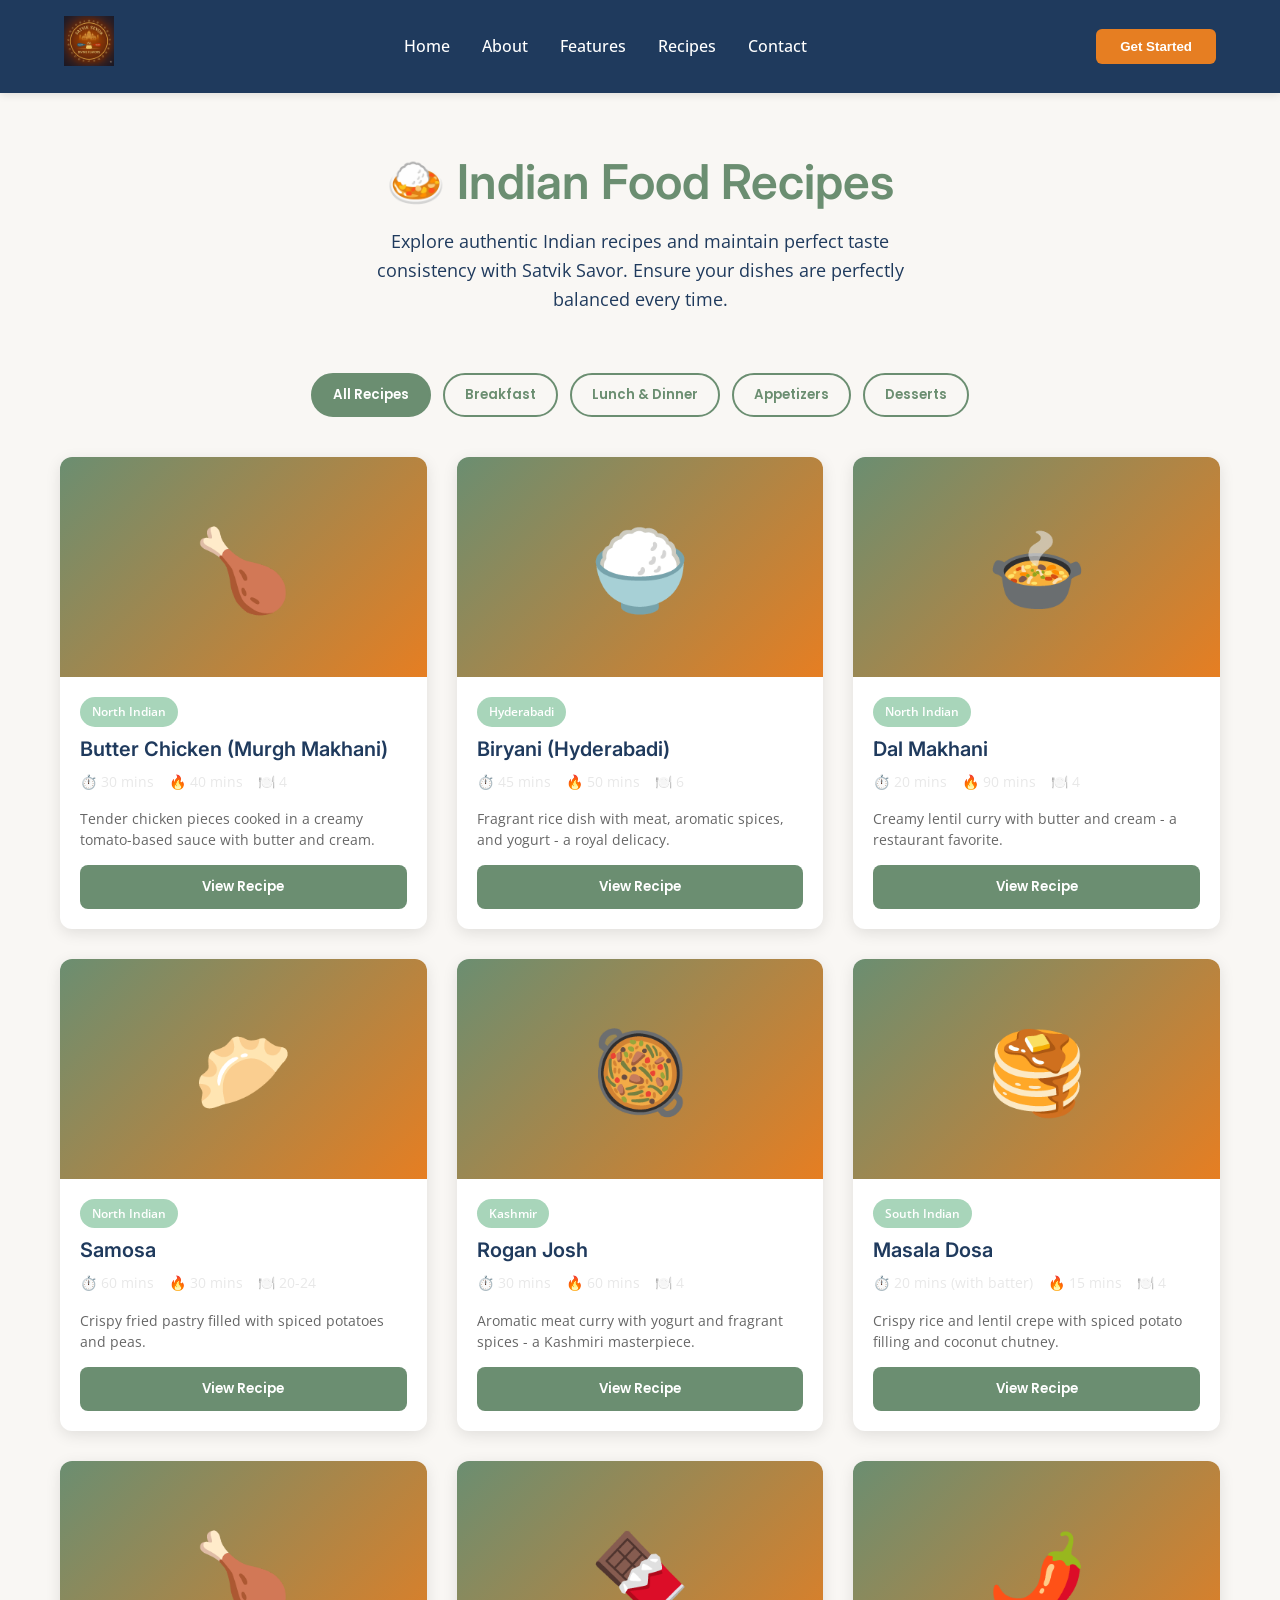
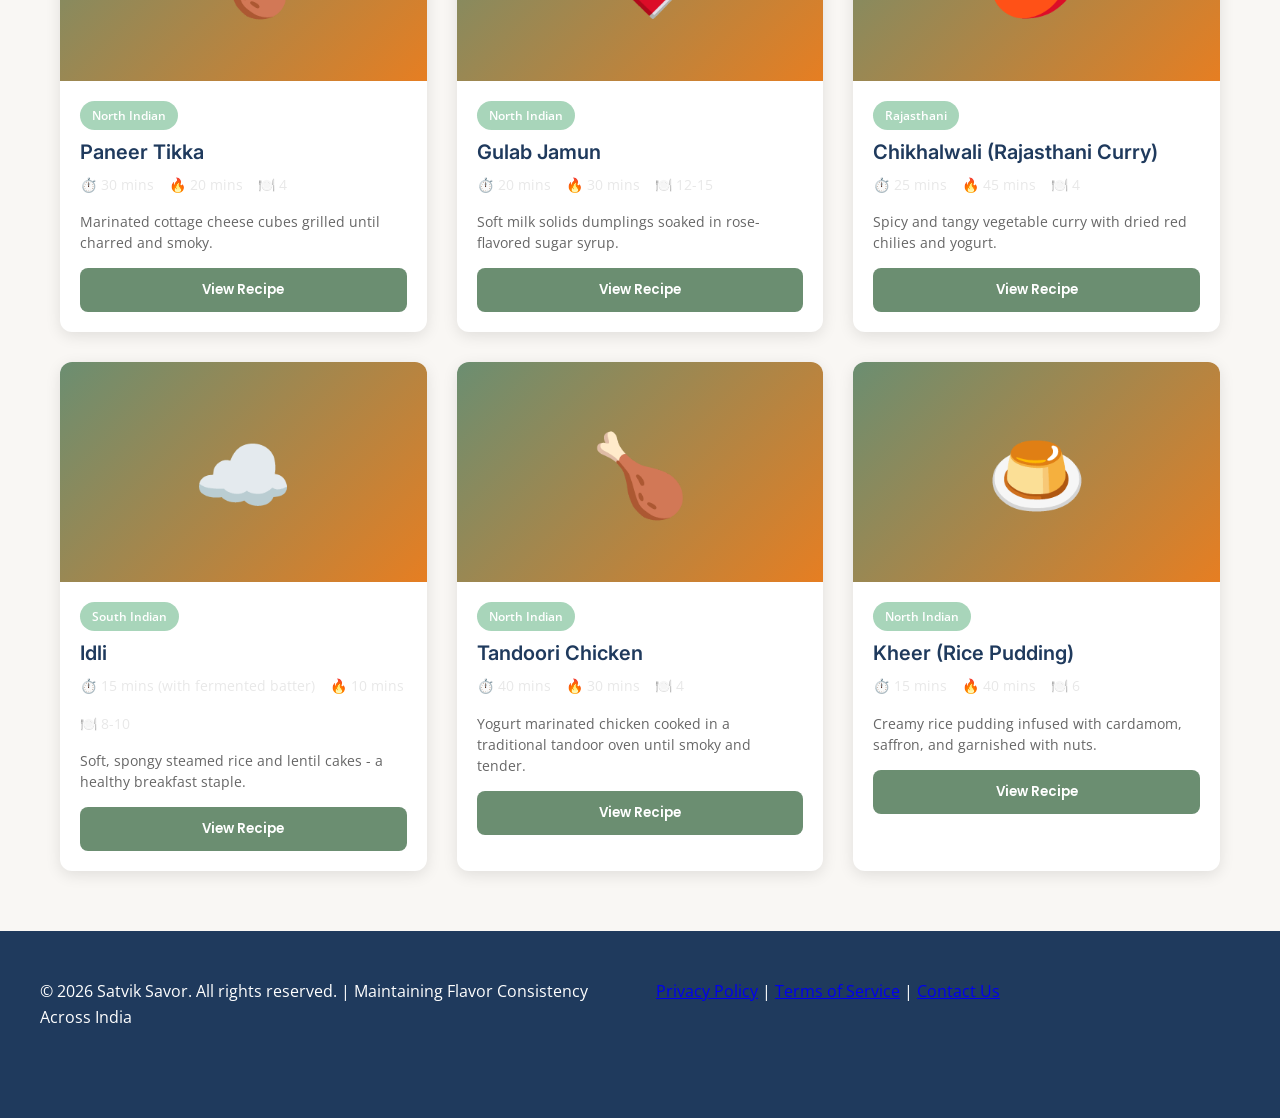
==== pages/recipes.html @ 543e0477 "Add Recipes section with 12 authentic Indian food recipes and update navigation" ====
<!DOCTYPE html>
<html lang="en">
<head>
    <meta charset="UTF-8">
    <meta name="viewport" content="width=device-width, initial-scale=1.0">
    <title>Indian Recipes - Satvik Savor</title>
    <link rel="stylesheet" href="../css/styles.css">
    <link href="https://fonts.googleapis.com/css2?family=Poppins:wght@300;400;500;600;700&family=Inter:wght@400;500;600;700&family=Open+Sans:wght@400;500;600&display=swap" rel="stylesheet">
    <style>
        .recipes-container {
            max-width: 1200px;
            margin: 60px auto;
            padding: 0 20px;
        }

        .recipes-header {
            text-align: center;
            margin-bottom: 60px;
        }

        .recipes-header h1 {
            color: var(--sage-green);
            margin-bottom: 16px;
        }

        .recipes-header p {
            color: var(--deep-navy);
            font-size: 18px;
            max-width: 600px;
            margin: 0 auto;
        }

        .filters {
            display: flex;
            justify-content: center;
            gap: 12px;
            margin-bottom: 40px;
            flex-wrap: wrap;
        }

        .filter-btn {
            padding: 10px 20px;
            border: 2px solid var(--sage-green);
            background: transparent;
            color: var(--sage-green);
            border-radius: 25px;
            cursor: pointer;
            font-weight: 600;
            transition: all 0.3s ease;
            font-family: var(--font-primary);
        }

        .filter-btn:hover,
        .filter-btn.active {
            background: var(--sage-green);
            color: white;
        }

        .recipes-grid {
            display: grid;
            grid-template-columns: repeat(auto-fill, minmax(300px, 1fr));
            gap: 30px;
            margin-bottom: 60px;
        }

        .recipe-card {
            background: white;
            border-radius: 12px;
            overflow: hidden;
            box-shadow: 0 4px 15px rgba(0, 0, 0, 0.1);
            transition: all 0.3s ease;
            cursor: pointer;
        }

        .recipe-card:hover {
            transform: translateY(-5px);
            box-shadow: 0 8px 25px rgba(107, 142, 113, 0.2);
        }

        .recipe-image {
            width: 100%;
            height: 220px;
            background: linear-gradient(135deg, var(--sage-green), var(--saffron-orange));
            display: flex;
            align-items: center;
            justify-content: center;
            font-size: 80px;
            color: white;
        }

        .recipe-content {
            padding: 20px;
        }

        .recipe-category {
            display: inline-block;
            background: var(--mint-green);
            color: white;
            padding: 5px 12px;
            border-radius: 20px;
            font-size: 12px;
            font-weight: 600;
            margin-bottom: 10px;
        }

        .recipe-title {
            font-size: 20px;
            font-weight: 600;
            color: var(--deep-navy);
            margin-bottom: 10px;
        }

        .recipe-meta {
            display: flex;
            gap: 15px;
            font-size: 14px;
            color: var(--soft-gray);
            margin-bottom: 15px;
            flex-wrap: wrap;
        }

        .meta-item {
            display: flex;
            align-items: center;
            gap: 5px;
        }

        .recipe-description {
            color: #666;
            font-size: 14px;
            margin-bottom: 15px;
            line-height: 1.5;
        }

        .recipe-ingredients-preview {
            background: #f5f5f5;
            padding: 12px;
            border-radius: 8px;
            margin-bottom: 15px;
            font-size: 13px;
            color: #555;
        }

        .view-recipe-btn {
            width: 100%;
            padding: 12px;
            background: var(--sage-green);
            color: white;
            border: none;
            border-radius: 8px;
            cursor: pointer;
            font-weight: 600;
            transition: all 0.3s ease;
            font-family: var(--font-primary);
        }

        .view-recipe-btn:hover {
            background: var(--deep-navy);
        }

        .recipe-modal {
            display: none;
            position: fixed;
            top: 0;
            left: 0;
            width: 100%;
            height: 100%;
            background: rgba(0, 0, 0, 0.5);
            z-index: 1000;
            align-items: center;
            justify-content: center;
            padding: 20px;
        }

        .recipe-modal.active {
            display: flex;
        }

        .modal-content {
            background: white;
            border-radius: 12px;
            max-width: 700px;
            max-height: 85vh;
            overflow-y: auto;
            padding: 40px;
            position: relative;
        }

        .modal-close {
            position: absolute;
            top: 20px;
            right: 20px;
            font-size: 28px;
            cursor: pointer;
            color: var(--deep-navy);
            background: none;
            border: none;
        }

        .modal-close:hover {
            color: var(--sage-green);
        }

        .modal-ingredients {
            background: #f5f5f5;
            padding: 20px;
            border-radius: 8px;
            margin: 20px 0;
        }

        .modal-ingredients h4 {
            color: var(--sage-green);
            margin-bottom: 15px;
        }

        .modal-ingredients ul {
            list-style: none;
            padding: 0;
        }

        .modal-ingredients li {
            padding: 8px 0;
            border-bottom: 1px solid #e0e0e0;
            display: flex;
            align-items: center;
        }

        .modal-ingredients li:last-child {
            border-bottom: none;
        }

        .modal-ingredients li:before {
            content: "✓";
            color: var(--sage-green);
            font-weight: bold;
            margin-right: 10px;
        }

        .modal-instructions {
            margin: 20px 0;
        }

        .modal-instructions h4 {
            color: var(--sage-green);
            margin-bottom: 15px;
        }

        .modal-instructions ol {
            padding-left: 20px;
        }

        .modal-instructions li {
            margin-bottom: 12px;
            line-height: 1.6;
            color: #555;
        }

        .recipe-tips {
            background: var(--cream-white);
            padding: 15px;
            border-left: 4px solid var(--saffron-orange);
            border-radius: 4px;
            margin-top: 20px;
        }

        .recipe-tips h5 {
            color: var(--saffron-orange);
            margin-bottom: 10px;
        }

        .recipe-tips p {
            margin: 0;
            font-size: 14px;
            color: #666;
        }

        @media (max-width: 768px) {
            .recipes-grid {
                grid-template-columns: repeat(auto-fill, minmax(250px, 1fr));
                gap: 20px;
            }

            .modal-content {
                padding: 30px 20px;
            }

            .filters {
                gap: 8px;
            }

            .filter-btn {
                padding: 8px 16px;
                font-size: 14px;
            }
        }
    </style>
</head>
<body>
    <!-- Navigation -->
    <nav class="navbar">
        <div class="nav-container">
            <div class="nav-logo">
                <a href="../index.html">
                    <img src="../assets/images/satviklogo.png" alt="Satvik Sevor Logo" class="logo-image">
                </a>
            </div>
            <ul class="nav-menu">
                <li class="nav-item"><a href="../index.html" class="nav-link">Home</a></li>
                <li class="nav-item"><a href="about.html" class="nav-link">About</a></li>
                <li class="nav-item"><a href="features.html" class="nav-link">Features</a></li>
                <li class="nav-item"><a href="recipes.html" class="nav-link active-nav">Recipes</a></li>
                <li class="nav-item"><a href="../index.html#contact" class="nav-link">Contact</a></li>
            </ul>
            <button class="nav-cta">Get Started</button>
            <div class="hamburger">
                <span></span>
                <span></span>
                <span></span>
            </div>
        </div>
    </nav>

    <!-- Recipes Section -->
    <section class="recipes-container">
        <div class="recipes-header">
            <h1>🍛 Indian Food Recipes</h1>
            <p>Explore authentic Indian recipes and maintain perfect taste consistency with Satvik Savor. Ensure your dishes are perfectly balanced every time.</p>
        </div>

        <!-- Filters -->
        <div class="filters">
            <button class="filter-btn active" data-filter="all">All Recipes</button>
            <button class="filter-btn" data-filter="breakfast">Breakfast</button>
            <button class="filter-btn" data-filter="lunch">Lunch & Dinner</button>
            <button class="filter-btn" data-filter="appetizer">Appetizers</button>
            <button class="filter-btn" data-filter="dessert">Desserts</button>
        </div>

        <!-- Recipes Grid -->
        <div class="recipes-grid" id="recipesGrid">
            <!-- Recipes will be populated by JavaScript -->
        </div>
    </section>

    <!-- Recipe Modal -->
    <div class="recipe-modal" id="recipeModal">
        <div class="modal-content">
            <button class="modal-close" onclick="closeModal()">&times;</button>
            <h2 id="modalTitle" style="color: var(--sage-green); margin-top: 0;"></h2>
            
            <div class="modal-ingredients">
                <h4>📋 Ingredients</h4>
                <ul id="modalIngredients"></ul>
            </div>

            <div class="modal-instructions">
                <h4>👨‍🍳 Instructions</h4>
                <ol id="modalInstructions"></ol>
            </div>

            <div class="recipe-tips">
                <h5>💡 Satvik Savor Tip</h5>
                <p id="modalTip"></p>
            </div>
        </div>
    </div>

    <!-- Footer -->
    <footer class="footer">
        <div class="footer-container">
            <p>&copy; 2026 Satvik Savor. All rights reserved. | Maintaining Flavor Consistency Across India</p>
            <div class="footer-links">
                <a href="#">Privacy Policy</a> | <a href="#">Terms of Service</a> | <a href="#">Contact Us</a>
            </div>
        </div>
    </footer>

    <script>
        // Recipe Database
        const recipes = [
            {
                id: 1,
                name: "Butter Chicken (Murgh Makhani)",
                emoji: "🍗",
                category: "lunch",
                cuisine: "North Indian",
                prepTime: "30 mins",
                cookTime: "40 mins",
                servings: "4",
                description: "Tender chicken pieces cooked in a creamy tomato-based sauce with butter and cream.",
                ingredients: [
                    "1 kg chicken, cut into pieces",
                    "1 cup yogurt",
                    "2 tbsp ginger-garlic paste",
                    "1 onion, finely chopped",
                    "4 tomatoes, pureed",
                    "200 ml heavy cream",
                    "4 tbsp butter",
                    "2 tbsp oil",
                    "1 tsp red chili powder",
                    "1/2 tsp turmeric",
                    "1 tsp garam masala",
                    "Salt to taste",
                    "Fresh coriander for garnish"
                ],
                instructions: [
                    "Marinate chicken in yogurt, ginger-garlic paste, and spices for 30 minutes.",
                    "Heat oil in a pan and cook chicken until golden. Remove and set aside.",
                    "In the same pan, sauté onions until golden brown.",
                    "Add tomato puree and cook until oil separates from the mixture.",
                    "Add butter, cream, and garam masala.",
                    "Return chicken to the pan and simmer for 15-20 minutes on medium heat.",
                    "Garnish with fresh coriander and serve hot with naan or rice.",
                ],
                tip: "Use Satvik Savor to monitor the salt and spice balance in the sauce. Maintain consistency across batches for uniform taste at your restaurant or catering service."
            },
            {
                id: 2,
                name: "Biryani (Hyderabadi)",
                emoji: "🍚",
                category: "lunch",
                cuisine: "Hyderabadi",
                prepTime: "45 mins",
                cookTime: "50 mins",
                servings: "6",
                description: "Fragrant rice dish with meat, aromatic spices, and yogurt - a royal delicacy.",
                ingredients: [
                    "500g mutton or chicken",
                    "2 cups basmati rice",
                    "1 cup yogurt",
                    "4 onions, thinly sliced",
                    "6 green chilies",
                    "1/4 cup mint leaves",
                    "1/4 cup coriander leaves",
                    "4 tbsp ghee",
                    "2 tbsp oil",
                    "1 tbsp ginger-garlic paste",
                    "1 tsp garam masala",
                    "1/2 tsp red chili powder",
                    "1/4 tsp turmeric",
                    "Whole spices: bay leaf, cinnamon, cardamom, cloves",
                    "Salt to taste"
                ],
                instructions: [
                    "Soak basmati rice for 30 minutes.",
                    "Marinate meat in yogurt, ginger-garlic paste, and spices for 30 minutes.",
                    "Heat ghee and fry onions until deep golden brown. Remove half for garnish.",
                    "Add marinated meat to the pan with remaining onions and cook for 8-10 minutes.",
                    "Boil water with whole spices and salt. Add soaked rice and cook until 70% done.",
                    "In a heavy-bottomed pot, layer the marinated meat at the bottom.",
                    "Top with the partially cooked rice, then fried onions, mint, and coriander.",
                    "Cover and cook on high heat for 2 minutes until steam forms.",
                    "Reduce heat to low and cook for 40 minutes.",
                    "Let it rest for 5 minutes before opening the lid. Mix gently with a fork.",
                ],
                tip: "Test the biryani's salt and spice levels with Satvik Savor to ensure perfect balance every batch. This is crucial for maintaining quality in biryani chains."
            },
            {
                id: 3,
                name: "Dal Makhani",
                emoji: "🍲",
                category: "lunch",
                cuisine: "North Indian",
                prepTime: "20 mins",
                cookTime: "90 mins",
                servings: "4",
                description: "Creamy lentil curry with butter and cream - a restaurant favorite.",
                ingredients: [
                    "1 cup black lentils (urad)",
                    "1/4 cup kidney beans (rajma)",
                    "4 tbsp butter",
                    "200 ml cream",
                    "2 onions, chopped",
                    "2 tbsp ginger-garlic paste",
                    "3 tomatoes, pureed",
                    "2 green chilies",
                    "1 tsp cumin seeds",
                    "1 tsp garam masala",
                    "1/2 tsp red chili powder",
                    "1/4 tsp turmeric",
                    "Salt to taste",
                    "Fresh coriander"
                ],
                instructions: [
                    "Soak lentils and kidney beans overnight.",
                    "Pressure cook them until completely soft (about 45 minutes).",
                    "Heat butter in a pan and add cumin seeds.",
                    "Add ginger-garlic paste and cook until golden.",
                    "Add chopped onions and cook until soft.",
                    "Add tomato puree and cook until oil separates.",
                    "Add cooked lentils and beans.",
                    "Stir in cream and garam masala.",
                    "Simmer on low heat for 30 minutes, stirring occasionally.",
                    "Adjust salt and spice, garnish with coriander and a dollop of cream.",
                ],
                tip: "Measure the salt content regularly with Satvik Savor to maintain the signature creamy and perfectly seasoned taste for every serving."
            },
            {
                id: 4,
                name: "Samosa",
                emoji: "🥟",
                category: "appetizer",
                cuisine: "North Indian",
                prepTime: "60 mins",
                cookTime: "30 mins",
                servings: "20-24",
                description: "Crispy fried pastry filled with spiced potatoes and peas.",
                ingredients: [
                    "2 cups all-purpose flour",
                    "4 tbsp oil",
                    "1/2 tsp salt",
                    "Warm water for dough",
                    "500g potatoes, boiled and mashed",
                    "1 cup green peas",
                    "2 tbsp oil",
                    "1 tsp cumin seeds",
                    "2 green chilies, finely chopped",
                    "1 tbsp ginger, minced",
                    "1 tsp garam masala",
                    "1/2 tsp red chili powder",
                    "1/4 tsp turmeric",
                    "1 tbsp lemon juice",
                    "Oil for frying"
                ],
                instructions: [
                    "Make dough with flour, salt, oil, and water. Let it rest for 30 minutes.",
                    "Heat oil and add cumin seeds.",
                    "Add green chilies, ginger, and cook for 1 minute.",
                    "Add boiled potatoes, peas, and all spices.",
                    "Mix well and add lemon juice. Cool the filling.",
                    "Divide dough into equal portions and roll into thin circles.",
                    "Cut into semicircles, fill with potato mixture, and fold into triangles.",
                    "Deep fry in hot oil until golden brown on both sides.",
                    "Drain on paper towels and serve hot.",
                ],
                tip: "Use Satvik Savor to test the spice profile of the filling before frying. This ensures consistent taste across all samosas in bulk production."
            },
            {
                id: 5,
                name: "Rogan Josh",
                emoji: "🥘",
                category: "lunch",
                cuisine: "Kashmir",
                prepTime: "30 mins",
                cookTime: "60 mins",
                servings: "4",
                description: "Aromatic meat curry with yogurt and fragrant spices - a Kashmiri masterpiece.",
                ingredients: [
                    "800g lamb or mutton, cubed",
                    "1 cup yogurt",
                    "3 tbsp ghee",
                    "2 onions, sliced",
                    "2 tbsp ginger-garlic paste",
                    "2 tomatoes, chopped",
                    "1 tsp cumin seeds",
                    "4-5 green cardamom",
                    "2 black cardamom",
                    "1 inch cinnamon stick",
                    "4-5 cloves",
                    "2 bay leaves",
                    "2 tsp ground coriander",
                    "1 tsp ground cumin",
                    "1 tsp garam masala",
                    "1/2 tsp red chili powder",
                    "Salt to taste",
                    "Fresh coriander for garnish"
                ],
                instructions: [
                    "Heat ghee and add whole spices (cumin seeds, cardamom, cinnamon, cloves, bay leaves).",
                    "Add sliced onions and cook until golden.",
                    "Add ginger-garlic paste and cook for 2 minutes.",
                    "Add meat and cook for 5 minutes until browned.",
                    "Add yogurt one spoon at a time, stirring well.",
                    "Add tomatoes and ground spices.",
                    "Cover and simmer on low heat for 45-50 minutes until meat is tender.",
                    "Adjust salt and spice seasoning.",
                    "Garnish with fresh coriander and serve with rice or bread.",
                ],
                tip: "Ensure perfect salt and spice balance in your Rogan Josh using Satvik Savor. This classic dish demands consistency, especially in restaurants."
            },
            {
                id: 6,
                name: "Masala Dosa",
                emoji: "🥞",
                category: "breakfast",
                cuisine: "South Indian",
                prepTime: "20 mins (with batter)",
                cookTime: "15 mins",
                servings: "4",
                description: "Crispy rice and lentil crepe with spiced potato filling and coconut chutney.",
                ingredients: [
                    "2 cups rice",
                    "1 cup black lentils (urad)",
                    "1/2 tsp fenugreek seeds",
                    "500g potatoes, boiled and cubed",
                    "1 onion, chopped",
                    "2 green chilies, chopped",
                    "1 tsp mustard seeds",
                    "1 tsp chana dal",
                    "2 tbsp oil",
                    "1/4 tsp turmeric",
                    "Salt to taste",
                    "Curry leaves"
                ],
                instructions: [
                    "Soak rice, lentils, and fenugreek seeds for 4 hours.",
                    "Grind to a smooth paste with water.",
                    "Ferment the batter overnight.",
                    "Heat oil in a tempering pan. Add mustard seeds and chana dal.",
                    "Add curry leaves, then onions and green chilies.",
                    "Add boiled potatoes and turmeric. Mix well.",
                    "Heat an iron griddle and pour batter thinly to form a crepe.",
                    "Spread potato filling in the center.",
                    "Fold the dosa and serve hot with sambar and chutney.",
                ],
                tip: "Monitor the salt and spice levels in the potato filling with Satvik Savor to ensure every dosa has consistent taste."
            },
            {
                id: 7,
                name: "Paneer Tikka",
                emoji: "🍗",
                category: "appetizer",
                cuisine: "North Indian",
                prepTime: "30 mins",
                cookTime: "20 mins",
                servings: "4",
                description: "Marinated cottage cheese cubes grilled until charred and smoky.",
                ingredients: [
                    "500g paneer, cubed",
                    "1 cup yogurt",
                    "3 tbsp oil",
                    "2 tbsp lemon juice",
                    "2 tbsp ginger-garlic paste",
                    "2 green chilies, minced",
                    "1 tbsp red chili powder",
                    "1 tsp garam masala",
                    "1/2 tsp turmeric",
                    "1/2 tsp cumin powder",
                    "Salt to taste",
                    "1 onion, cut into chunks",
                    "1 capsicum, cut into chunks",
                    "Fresh coriander"
                ],
                instructions: [
                    "Make marinade with yogurt, oil, lemon juice, and all spices.",
                    "Add paneer cubes to the marinade and coat well.",
                    "Refrigerate for at least 30 minutes.",
                    "Preheat oven to 200°C.",
                    "Thread marinated paneer, onion, and capsicum on skewers.",
                    "Place on a greased baking tray and bake for 15-20 minutes.",
                    "Turn skewers halfway through for even cooking.",
                    "Serve with green chutney and lemon wedges.",
                ],
                tip: "Use Satvik Savor to test the spice and salt levels in the marinade before coating paneer to ensure perfectly seasoned tikka every time."
            },
            {
                id: 8,
                name: "Gulab Jamun",
                emoji: "🍫",
                category: "dessert",
                cuisine: "North Indian",
                prepTime: "20 mins",
                cookTime: "30 mins",
                servings: "12-15",
                description: "Soft milk solids dumplings soaked in rose-flavored sugar syrup.",
                ingredients: [
                    "200g milk powder",
                    "100g khoya (evaporated milk)",
                    "4 tbsp all-purpose flour",
                    "1/4 tsp baking soda",
                    "2 tbsp ghee, melted",
                    "2-3 tbsp milk",
                    "Oil for frying",
                    "2 cups sugar",
                    "3 cups water",
                    "1/2 tsp cardamom powder",
                    "1 tsp rose essence",
                    "A few strands of saffron"
                ],
                instructions: [
                    "Mix milk powder, khoya, flour, and baking soda in a bowl.",
                    "Add melted ghee and milk to make a soft dough.",
                    "Roll into balls without cracks.",
                    "Heat oil and fry balls on low heat until dark brown.",
                    "Prepare sugar syrup by boiling sugar and water.",
                    "Add cardamom, rose essence, and saffron to the syrup.",
                    "Immediately immerse fried balls in hot syrup.",
                    "Let them soak for at least 2 hours before serving.",
                ],
                tip: "Monitor the sweetness level of the syrup with Satvik Savor to ensure consistent taste profile across batches in your sweet shops or catering."
            },
            {
                id: 9,
                name: "Chikhalwali (Rajasthani Curry)",
                emoji: "🌶️",
                category: "lunch",
                cuisine: "Rajasthani",
                prepTime: "25 mins",
                cookTime: "45 mins",
                servings: "4",
                description: "Spicy and tangy vegetable curry with dried red chilies and yogurt.",
                ingredients: [
                    "300g mixed vegetables (carrots, peas, beans)",
                    "1 cup yogurt",
                    "2 onions, chopped",
                    "2 tbsp ginger-garlic paste",
                    "3 dried red chilies",
                    "1 tbsp coriander seeds",
                    "1/2 tbsp cumin seeds",
                    "2 tbsp oil",
                    "1/2 tsp turmeric",
                    "1 tsp garam masala",
                    "1 tbsp lemon juice",
                    "Salt to taste",
                    "Fresh coriander"
                ],
                instructions: [
                    "Roast dried red chilies and coriander seeds until fragrant.",
                    "Grind them into a coarse powder.",
                    "Heat oil and add cumin seeds.",
                    "Add chopped onions and cook until golden.",
                    "Add ginger-garlic paste and cook for 1 minute.",
                    "Add mixed vegetables and sauté for 5 minutes.",
                    "Add the ground spice paste and mix well.",
                    "Add yogurt one spoon at a time, stirring constantly.",
                    "Add turmeric and garam masala.",
                    "Cover and simmer for 25-30 minutes on medium heat.",
                    "Finish with lemon juice and fresh coriander.",
                ],
                tip: "Maintain the perfect spice-to-yogurt ratio using Satvik Savor to ensure this fiery Rajasthani curry stays consistently balanced."
            },
            {
                id: 10,
                name: "Idli",
                emoji: "☁️",
                category: "breakfast",
                cuisine: "South Indian",
                prepTime: "15 mins (with fermented batter)",
                cookTime: "10 mins",
                servings: "8-10",
                description: "Soft, spongy steamed rice and lentil cakes - a healthy breakfast staple.",
                ingredients: [
                    "2 cups rice",
                    "1 cup black lentils (urad)",
                    "1/2 tsp fenugreek seeds",
                    "1 tsp salt",
                    "Water for grinding"
                ],
                instructions: [
                    "Soak rice, lentils, and fenugreek seeds for 4 hours.",
                    "Grind lentils and fenugreek first with water until fluffy.",
                    "Grind rice separately until coarse.",
                    "Mix both batters and let them ferment for 8-12 hours.",
                    "Add salt to the fermented batter and mix well.",
                    "Grease idli molds and pour batter.",
                    "Steam in a steamer for 8-10 minutes.",
                    "Cool slightly and demold onto a plate.",
                    "Serve with sambar and coconut chutney.",
                ],
                tip: "While taste doesn't vary much in idli, Satvik Savor can help monitor the fermentation process by tracking salt levels for consistency."
            },
            {
                id: 11,
                name: "Tandoori Chicken",
                emoji: "🍗",
                category: "lunch",
                cuisine: "North Indian",
                prepTime: "40 mins",
                cookTime: "30 mins",
                servings: "4",
                description: "Yogurt marinated chicken cooked in a traditional tandoor oven until smoky and tender.",
                ingredients: [
                    "1 kg chicken, cut into pieces",
                    "1 cup yogurt",
                    "3 tbsp ginger-garlic paste",
                    "2 tbsp lemon juice",
                    "2 tbsp oil",
                    "1 tbsp red chili powder",
                    "2 tsp garam masala",
                    "1/2 tsp turmeric",
                    "1 tsp cumin powder",
                    "Salt to taste",
                    "1/2 tsp black pepper",
                    "Fresh coriander and mint"
                ],
                instructions: [
                    "Make slits on the chicken pieces.",
                    "Mix yogurt, ginger-garlic paste, lemon juice, and all spices.",
                    "Marinate chicken for 30 minutes.",
                    "Preheat oven to 220°C.",
                    "Place marinated chicken on skewers or a baking tray.",
                    "Brush with oil and bake for 25-30 minutes.",
                    "Turn and brush again halfway through.",
                    "Cook until chicken is cooked through and slightly charred.",
                    "Serve with lemon wedges and onion rings.",
                ],
                tip: "Test the marination spice balance with Satvik Savor before cooking to ensure every tandoori chicken batch is perfectly seasoned."
            },
            {
                id: 12,
                name: "Kheer (Rice Pudding)",
                emoji: "🍮",
                category: "dessert",
                cuisine: "North Indian",
                prepTime: "15 mins",
                cookTime: "40 mins",
                servings: "6",
                description: "Creamy rice pudding infused with cardamom, saffron, and garnished with nuts.",
                ingredients: [
                    "1/2 cup basmati rice",
                    "1 liter milk",
                    "1/4 cup condensed milk",
                    "4-5 green cardamom, crushed",
                    "A few strands of saffron",
                    "2 tbsp ghee",
                    "20 almonds, chopped",
                    "20 cashews, chopped",
                    "20 pistachios, chopped",
                    "1/4 tsp nutmeg powder"
                ],
                instructions: [
                    "Wash rice and soak for 15 minutes.",
                    "Heat ghee and fry nuts until golden. Set aside.",
                    "In the same pan, add rice and cook for 2 minutes.",
                    "Pour milk and bring to a boil.",
                    "Simmer on low heat for 30 minutes, stirring occasionally.",
                    "The rice should dissolve and thicken the milk.",
                    "Add condensed milk and crushed cardamom.",
                    "Soak saffron in warm milk and add to the kheer.",
                    "Cook for 2-3 more minutes.",
                    "Top with fried nuts and a pinch of nutmeg powder.",
                    "Serve warm or chilled."
                ],
                tip: "Monitor the sweetness and cardamom flavor with Satvik Savor to maintain the perfect dessert profile for weddings and special occasions."
            }
        ];

        // Initialize recipes on page load
        document.addEventListener('DOMContentLoaded', function() {
            displayRecipes('all');

            // Add filter button listeners
            document.querySelectorAll('.filter-btn').forEach(btn => {
                btn.addEventListener('click', function() {
                    document.querySelectorAll('.filter-btn').forEach(b => b.classList.remove('active'));
                    this.classList.add('active');
                    displayRecipes(this.dataset.filter);
                });
            });
        });

        function displayRecipes(category) {
            const grid = document.getElementById('recipesGrid');
            grid.innerHTML = '';

            const filtered = category === 'all' 
                ? recipes 
                : recipes.filter(r => r.category === category);

            filtered.forEach(recipe => {
                const card = document.createElement('div');
                card.className = 'recipe-card';
                card.innerHTML = `
                    <div class="recipe-image">${recipe.emoji}</div>
                    <div class="recipe-content">
                        <span class="recipe-category">${recipe.cuisine}</span>
                        <h3 class="recipe-title">${recipe.name}</h3>
                        <div class="recipe-meta">
                            <div class="meta-item">⏱️ ${recipe.prepTime}</div>
                            <div class="meta-item">🔥 ${recipe.cookTime}</div>
                            <div class="meta-item">🍽️ ${recipe.servings}</div>
                        </div>
                        <p class="recipe-description">${recipe.description}</p>
                        <button class="view-recipe-btn" onclick="openModal(${recipe.id})">View Recipe</button>
                    </div>
                `;
                grid.appendChild(card);
            });
        }

        function openModal(recipeId) {
            const recipe = recipes.find(r => r.id === recipeId);
            if (!recipe) return;

            document.getElementById('modalTitle').textContent = recipe.name;
            
            const ingredientsList = document.getElementById('modalIngredients');
            ingredientsList.innerHTML = recipe.ingredients
                .map(ing => `<li>${ing}</li>`)
                .join('');

            const instructionsList = document.getElementById('modalInstructions');
            instructionsList.innerHTML = recipe.instructions
                .map(ins => `<li>${ins}</li>`)
                .join('');

            document.getElementById('modalTip').textContent = recipe.tip;

            document.getElementById('recipeModal').classList.add('active');
            document.body.style.overflow = 'hidden';
        }

        function closeModal() {
            document.getElementById('recipeModal').classList.remove('active');
            document.body.style.overflow = 'auto';
        }

        // Close modal when clicking outside
        document.getElementById('recipeModal')?.addEventListener('click', function(e) {
            if (e.target === this) {
                closeModal();
            }
        });
    </script>
</body>
</html>
---- css/styles.css ----
/* =====================================
   SATVIK SAVOR - MAIN STYLESHEET
   ===================================== */

/* ---- ROOT & VARIABLES ---- */
:root {
    /* Primary Colors */
    --sage-green: #6B8E71;
    --saffron-orange: #E67E22;
    --deep-navy: #1F3A5D;
    --cream-white: #F9F7F4;
    
    /* Secondary Colors */
    --mint-green: #A8D5BA;
    --gold: #D4AF37;
    --warm-red: #C75656;
    --soft-gray: #E8E8E8;
    
    /* Functional Colors */
    --success-green: #27AE60;
    --warning-amber: #F39C12;
    --alert-red: #E74C3C;
    --info-blue: #3498DB;
    
    /* Spacing */
    --xs: 4px;
    --sm: 8px;
    --md: 16px;
    --lg: 24px;
    --xl: 32px;
    --xxl: 48px;
    
    /* Typography */
    --font-primary: 'Poppins', sans-serif;
    --font-heading: 'Inter', sans-serif;
    --font-body: 'Open Sans', sans-serif;
    --font-mono: 'JetBrains Mono', monospace;
    
    /* Font Sizes */
    --h1: 48px;
    --h2: 36px;
    --h3: 28px;
    --h4: 24px;
    --h5: 20px;
    --body: 16px;
    --small: 14px;
    --meta: 12px;
}

/* ---- GLOBAL STYLES ---- */
* {
    margin: 0;
    padding: 0;
    box-sizing: border-box;
}

html {
    scroll-behavior: smooth;
}

body {
    font-family: var(--font-body);
    color: var(--deep-navy);
    background-color: var(--cream-white);
    line-height: 1.6;
    font-size: var(--body);
}

/* ---- TYPOGRAPHY ---- */
h1, h2, h3, h4, h5 {
    font-family: var(--font-heading);
    font-weight: 600;
    line-height: 1.2;
    margin-bottom: var(--lg);
}

h1 { font-size: var(--h1); }
h2 { font-size: var(--h2); }
h3 { font-size: var(--h3); }
h4 { font-size: var(--h4); }
h5 { font-size: var(--h5); }

p {
    margin-bottom: var(--md);
    font-size: var(--body);
}

/* ---- BUTTONS ---- */
.btn {
    padding: 12px 32px;
    border: none;
    border-radius: 8px;
    font-size: var(--body);
    font-weight: 600;
    cursor: pointer;
    transition: all 0.3s ease;
    font-family: var(--font-primary);
}

.btn-primary {
    background-color: var(--saffron-orange);
    color: white;
}

.btn-primary:hover {
    background-color: #d66e15;
    transform: scale(1.05);
    box-shadow: 0 8px 16px rgba(230, 126, 34, 0.3);
}

.btn-secondary {
    background-color: transparent;
    border: 2px solid var(--sage-green);
    color: var(--sage-green);
}

.btn-secondary:hover {
    background-color: var(--sage-green);
    color: white;
}

.btn-large {
    padding: 16px 48px;
    font-size: 18px;
}

/* ---- NAVIGATION ---- */
.navbar {
    background-color: var(--deep-navy);
    padding: var(--md) 0;
    position: sticky;
    top: 0;
    z-index: 1000;
    box-shadow: 0 2px 8px rgba(0, 0, 0, 0.1);
}

.nav-container {
    max-width: 1200px;
    margin: 0 auto;
    padding: 0 var(--lg);
    display: flex;
    justify-content: space-between;
    align-items: center;
}

.nav-logo {
    display: flex;
    align-items: center;
    justify-content: center;
    gap: 0;
    font-size: 24px;
    font-weight: 700;
    color: white;
    font-family: var(--font-primary);
    width: auto;
    height: auto;
    border-radius: 8px;
}

.logo-image {
    height: 50px;
    width: auto;
    object-fit: contain;
}

.logo-icon {
    font-size: 32px;
}

.nav-menu {
    display: flex;
    list-style: none;
    gap: var(--xl);
}

.nav-link {
    color: white;
    text-decoration: none;
    font-weight: 500;
    transition: color 0.3s ease;
}

.nav-link:hover {
    color: var(--saffron-orange);
    border-bottom: 2px solid var(--saffron-orange);
    padding-bottom: 2px;
}

.nav-cta {
    background-color: var(--saffron-orange);
    color: white;
    padding: 10px 24px;
    border: none;
    border-radius: 6px;
    cursor: pointer;
    font-weight: 600;
    transition: all 0.3s ease;
}

.nav-cta:hover {
    background-color: #d66e15;
    transform: translateY(-2px);
}

.hamburger {
    display: none;
    flex-direction: column;
    cursor: pointer;
}

.hamburger span {
    width: 25px;
    height: 3px;
    background-color: white;
    margin: 5px 0;
    transition: all 0.3s ease;
}

/* ---- HERO SECTION ---- */
.hero {
    background: linear-gradient(135deg, var(--sage-green) 0%, var(--deep-navy) 100%);
    color: white;
    padding: 120px var(--lg);
    text-align: center;
}

.hero-container {
    max-width: 1200px;
    margin: 0 auto;
    display: grid;
    grid-template-columns: 1fr 1fr;
    gap: var(--xxl);
    align-items: center;
}

.hero-content {
    text-align: left;
}

.hero-title {
    font-size: var(--h1);
    color: white;
    margin-bottom: var(--lg);
    line-height: 1.2;
    animation: fadeInUp 0.8s ease;
}

.hero-subtitle {
    font-size: 20px;
    color: rgba(255, 255, 255, 0.9);
    margin-bottom: var(--xl);
    line-height: 1.6;
}

.hero-buttons {
    display: flex;
    gap: var(--lg);
    flex-wrap: wrap;
}

.hero-image {
    display: flex;
    justify-content: center;
}

.device-mockup {
    width: 300px;
    height: 400px;
    background: white;
    border-radius: 20px;
    padding: 20px;
    box-shadow: 0 20px 60px rgba(0, 0, 0, 0.3);
    animation: slideInRight 0.8s ease;
}

.device-screen {
    width: 100%;
    height: 100%;
    background: linear-gradient(180deg, #f0f0f0 0%, #ffffff 100%);
    border-radius: 16px;
    padding: 20px;
    display: flex;
    flex-direction: column;
    justify-content: center;
    align-items: center;
}

.screen-header {
    font-size: 18px;
    font-weight: 700;
    color: var(--sage-green);
    margin-bottom: 20px;
}

.gauge-container {
    display: flex;
    justify-content: center;
    align-items: center;
}

.gauge {
    width: 150px;
    height: 150px;
    border-radius: 50%;
    background: conic-gradient(var(--success-green) 0deg 234deg, var(--soft-gray) 234deg 360deg);
    display: flex;
    align-items: center;
    justify-content: center;
    font-size: 32px;
    font-weight: 700;
    color: var(--deep-navy);
}

/* ---- STATS SECTION ---- */
.stats {
    background-color: white;
    padding: 80px var(--lg);
    text-align: center;
}

.stats-container {
    max-width: 1200px;
    margin: 0 auto;
    display: grid;
    grid-template-columns: repeat(auto-fit, minmax(200px, 1fr));
    gap: var(--xl);
}

.stat-card {
    padding: var(--xl);
    background: linear-gradient(135deg, var(--sage-green) 0%, var(--mint-green) 100%);
    border-radius: 12px;
    color: white;
    transition: transform 0.3s ease, box-shadow 0.3s ease;
}

.stat-card:hover {
    transform: translateY(-8px);
    box-shadow: 0 12px 24px rgba(107, 142, 113, 0.3);
}

.stat-card h3 {
    font-size: 48px;
    margin-bottom: var(--sm);
    color: white;
}

.stat-card p {
    font-size: 16px;
    color: rgba(255, 255, 255, 0.9);
}

/* ---- FEATURES SECTION ---- */
.features {
    padding: 100px var(--lg);
    background-color: var(--cream-white);
}

.features-container {
    max-width: 1200px;
    margin: 0 auto;
}

.features-container h2 {
    text-align: center;
    margin-bottom: var(--xxl);
    color: var(--deep-navy);
}

.features-grid {
    display: grid;
    grid-template-columns: repeat(auto-fit, minmax(300px, 1fr));
    gap: var(--xl);
}

.feature-card {
    background: white;
    padding: var(--xl);
    border-radius: 12px;
    text-align: center;
    transition: all 0.3s ease;
    box-shadow: 0 4px 12px rgba(0, 0, 0, 0.05);
}

.feature-card:hover {
    transform: translateY(-8px);
    box-shadow: 0 12px 32px rgba(0, 0, 0, 0.1);
    border-top: 4px solid var(--saffron-orange);
}

.feature-icon {
    font-size: 48px;
    margin-bottom: var(--lg);
}

.feature-card h3 {
    color: var(--deep-navy);
    margin-bottom: var(--md);
}

.feature-card p {
    color: #666;
    font-size: 14px;
    margin-bottom: 0;
}

/* ---- HOW IT WORKS SECTION ---- */
.how-it-works {
    background: linear-gradient(135deg, var(--deep-navy) 0%, var(--sage-green) 100%);
    color: white;
    padding: 100px var(--lg);
}

.how-container {
    max-width: 1200px;
    margin: 0 auto;
}

.how-container h2 {
    text-align: center;
    margin-bottom: var(--xxl);
    color: white;
}

.steps-container {
    display: flex;
    justify-content: space-around;
    align-items: center;
    flex-wrap: wrap;
    gap: var(--xl);
}

.step {
    text-align: center;
    flex: 1;
    min-width: 150px;
}

.step-number {
    width: 60px;
    height: 60px;
    background-color: var(--saffron-orange);
    border-radius: 50%;
    display: flex;
    align-items: center;
    justify-content: center;
    font-size: 28px;
    font-weight: 700;
    margin: 0 auto var(--lg);
}

.step h3 {
    color: white;
}

.step p {
    color: rgba(255, 255, 255, 0.8);
    font-size: 14px;
}

.arrow {
    font-size: 32px;
    color: var(--saffron-orange);
}

/* ---- DASHBOARD SECTION ---- */
.dashboard-section {
    padding: 100px var(--lg);
    background-color: white;
}

.dashboard-container {
    max-width: 1200px;
    margin: 0 auto;
}

.dashboard-container h2 {
    text-align: center;
    margin-bottom: var(--xxl);
}

.dashboard-grid {
    display: grid;
    grid-template-columns: repeat(auto-fit, minmax(300px, 1fr));
    gap: var(--xl);
    margin-bottom: var(--xxl);
}

.sensor-card {
    background: white;
    border: 2px solid var(--soft-gray);
    border-radius: 12px;
    padding: var(--xl);
    transition: all 0.3s ease;
}

.sensor-card:hover {
    box-shadow: 0 8px 24px rgba(0, 0, 0, 0.1);
    border-color: var(--sage-green);
}

.sensor-header {
    display: flex;
    justify-content: space-between;
    align-items: center;
    margin-bottom: var(--lg);
}

.sensor-header h3 {
    margin-bottom: 0;
    color: var(--deep-navy);
}

.time-badge {
    background-color: var(--success-green);
    color: white;
    padding: 4px 12px;
    border-radius: 20px;
    font-size: 12px;
    font-weight: 600;
}

.gauge-meter {
    display: flex;
    flex-direction: column;
    align-items: center;
    margin: var(--lg) 0;
}

.gauge-svg {
    width: 200px;
    height: 120px;
}

.gauge-bg {
    fill: none;
    stroke: var(--soft-gray);
    stroke-width: 8;
}

.gauge-fill {
    fill: none;
    stroke: var(--success-green);
    stroke-width: 8;
    transition: stroke-dasharray 0.5s ease;
}

.gauge-needle {
    stroke: var(--deep-navy);
    stroke-width: 2;
}

.gauge-value {
    font-size: 24px;
    font-weight: 700;
    color: var(--deep-navy);
    margin: var(--md) 0;
}

.gauge-status {
    font-size: 14px;
    font-weight: 600;
    padding: 4px 12px;
    border-radius: 6px;
    display: inline-block;
}

.gauge-status.ideal {
    color: var(--success-green);
}

.gauge-status.warning {
    color: var(--warning-amber);
}

.gauge-status.alert {
    color: var(--alert-red);
}

.trend {
    text-align: center;
    color: #666;
    font-size: 14px;
    margin-top: var(--md);
}

/* Consistency Score */
.consistency-score {
    background: linear-gradient(135deg, var(--sage-green) 0%, var(--mint-green) 100%);
    color: white;
    padding: var(--xl);
    border-radius: 12px;
    margin-bottom: var(--xxl);
    text-align: center;
}

.consistency-score h3 {
    color: white;
}

.score-display {
    margin-top: var(--lg);
}

.score-number {
    font-size: 48px;
    font-weight: 700;
    margin-bottom: var(--lg);
}

.score-bar {
    width: 100%;
    height: 12px;
    background-color: rgba(255, 255, 255, 0.3);
    border-radius: 6px;
    overflow: hidden;
    margin-bottom: var(--lg);
}

.score-fill {
    height: 100%;
    background-color: var(--saffron-orange);
    transition: width 0.6s ease;
}

.score-status {
    color: rgba(255, 255, 255, 0.95);
}

/* Alerts Section */
.alerts-section {
    background: white;
    padding: var(--xl);
    border-radius: 12px;
    border-left: 4px solid var(--saffron-orange);
}

.alerts-section h3 {
    color: var(--deep-navy);
    margin-bottom: var(--lg);
}

.alerts-list {
    display: flex;
    flex-direction: column;
    gap: var(--md);
}

.alert {
    display: flex;
    align-items: center;
    gap: var(--lg);
    padding: var(--md);
    border-radius: 8px;
    background-color: var(--soft-gray);
    font-size: 14px;
}

.alert-icon {
    font-size: 20px;
}

.alert-text {
    flex: 1;
    color: var(--deep-navy);
}

.alert-time {
    color: #999;
    font-size: 12px;
}

.alert-success {
    background-color: rgba(39, 174, 96, 0.1);
}

.alert-info {
    background-color: rgba(52, 152, 219, 0.1);
}

/* ---- CTA SECTION ---- */
.cta-section {
    background: linear-gradient(135deg, var(--saffron-orange) 0%, #d66e15 100%);
    color: white;
    padding: 100px var(--lg);
    text-align: center;
}

.cta-section h2 {
    color: white;
    font-size: 42px;
}

.cta-section p {
    font-size: 18px;
    margin-bottom: var(--xxl);
    color: rgba(255, 255, 255, 0.9);
}

.cta-buttons {
    display: flex;
    justify-content: center;
    gap: var(--xl);
    flex-wrap: wrap;
}

.cta-buttons .btn {
    padding: 16px 48px;
    font-size: 16px;
}

/* ---- CONTACT SECTION ---- */
.contact {
    padding: 100px var(--lg);
    background-color: white;
}

.contact-container {
    max-width: 1200px;
    margin: 0 auto;
}

.contact-container h2 {
    text-align: center;
    margin-bottom: var(--xxl);
}

.contact-content {
    display: grid;
    grid-template-columns: 1fr 1fr;
    gap: var(--xxl);
}

.contact-form {
    display: flex;
    flex-direction: column;
    gap: var(--md);
}

.contact-form input,
.contact-form select,
.contact-form textarea {
    padding: var(--md);
    border: 1px solid var(--soft-gray);
    border-radius: 8px;
    font-family: var(--font-body);
    font-size: 16px;
}

.contact-form input:focus,
.contact-form select:focus,
.contact-form textarea:focus {
    outline: none;
    border-color: var(--sage-green);
    box-shadow: 0 0 0 3px rgba(107, 142, 113, 0.1);
}

.contact-form button {
    margin-top: var(--md);
}

.contact-info {
    display: flex;
    flex-direction: column;
    gap: var(--xl);
}

.info-card {
    padding: var(--xl);
    background-color: var(--cream-white);
    border-radius: 12px;
    border-left: 4px solid var(--sage-green);
}

.info-card h4 {
    color: var(--deep-navy);
}

.info-card p {
    color: #666;
    margin-bottom: 0;
}

/* ---- FOOTER ---- */
.footer {
    background-color: var(--deep-navy);
    color: white;
    padding: var(--xxl) var(--lg) var(--lg);
}

.footer-container {
    max-width: 1200px;
    margin: 0 auto;
    display: grid;
    grid-template-columns: repeat(auto-fit, minmax(150px, 1fr));
    gap: var(--xl);
    margin-bottom: var(--xxl);
}

.footer-section h4 {
    color: var(--saffron-orange);
    margin-bottom: var(--lg);
}

.footer-section ul {
    list-style: none;
}

.footer-section ul li {
    margin-bottom: var(--md);
}

.footer-section a {
    color: rgba(255, 255, 255, 0.7);
    text-decoration: none;
    transition: color 0.3s ease;
}

.footer-section a:hover {
    color: var(--saffron-orange);
}

.footer-bottom {
    text-align: center;
    padding-top: var(--xl);
    border-top: 1px solid rgba(255, 255, 255, 0.1);
    color: rgba(255, 255, 255, 0.7);
    font-size: 14px;
}

/* ---- ANIMATIONS ---- */
@keyframes fadeInUp {
    from {
        opacity: 0;
        transform: translateY(30px);
    }
    to {
        opacity: 1;
        transform: translateY(0);
    }
}

@keyframes slideInRight {
    from {
        opacity: 0;
        transform: translateX(30px);
    }
    to {
        opacity: 1;
        transform: translateX(0);
    }
}

/* ---- RESPONSIVE DESIGN ---- */
@media (max-width: 768px) {
    .nav-menu {
        display: none;
    }

    .hamburger {
        display: flex;
    }

    .hero-container {
        grid-template-columns: 1fr;
        text-align: center;
    }

    .hero-content {
        text-align: center;
    }

    .hero-title {
        font-size: 36px;
    }

    .hero-buttons {
        justify-content: center;
    }

    .steps-container {
        flex-direction: column;
    }

    .arrow {
        transform: rotate(90deg);
    }

    .contact-content {
        grid-template-columns: 1fr;
    }

    .footer-container {
        grid-template-columns: 1fr;
    }

    :root {
        --h1: 36px;
        --h2: 28px;
        --h3: 20px;
    }
}

@media (max-width: 480px) {
    .hero {
        padding: 60px var(--md);
    }

    .features {
        padding: 50px var(--md);
    }

    .how-it-works {
        padding: 50px var(--md);
    }

    .dashboard-section {
        padding: 50px var(--md);
    }

    .cta-section {
        padding: 50px var(--md);
    }

    .contact {
        padding: 50px var(--md);
    }

    .footer {
        padding: var(--xl) var(--md) var(--md);
    }

    .cta-buttons {
        flex-direction: column;
    }

    .cta-buttons .btn {
        width: 100%;
    }

    .btn {
        padding: 12px 24px;
    }

    :root {
        --h1: 28px;
        --h2: 20px;
        --h3: 18px;
    }
}
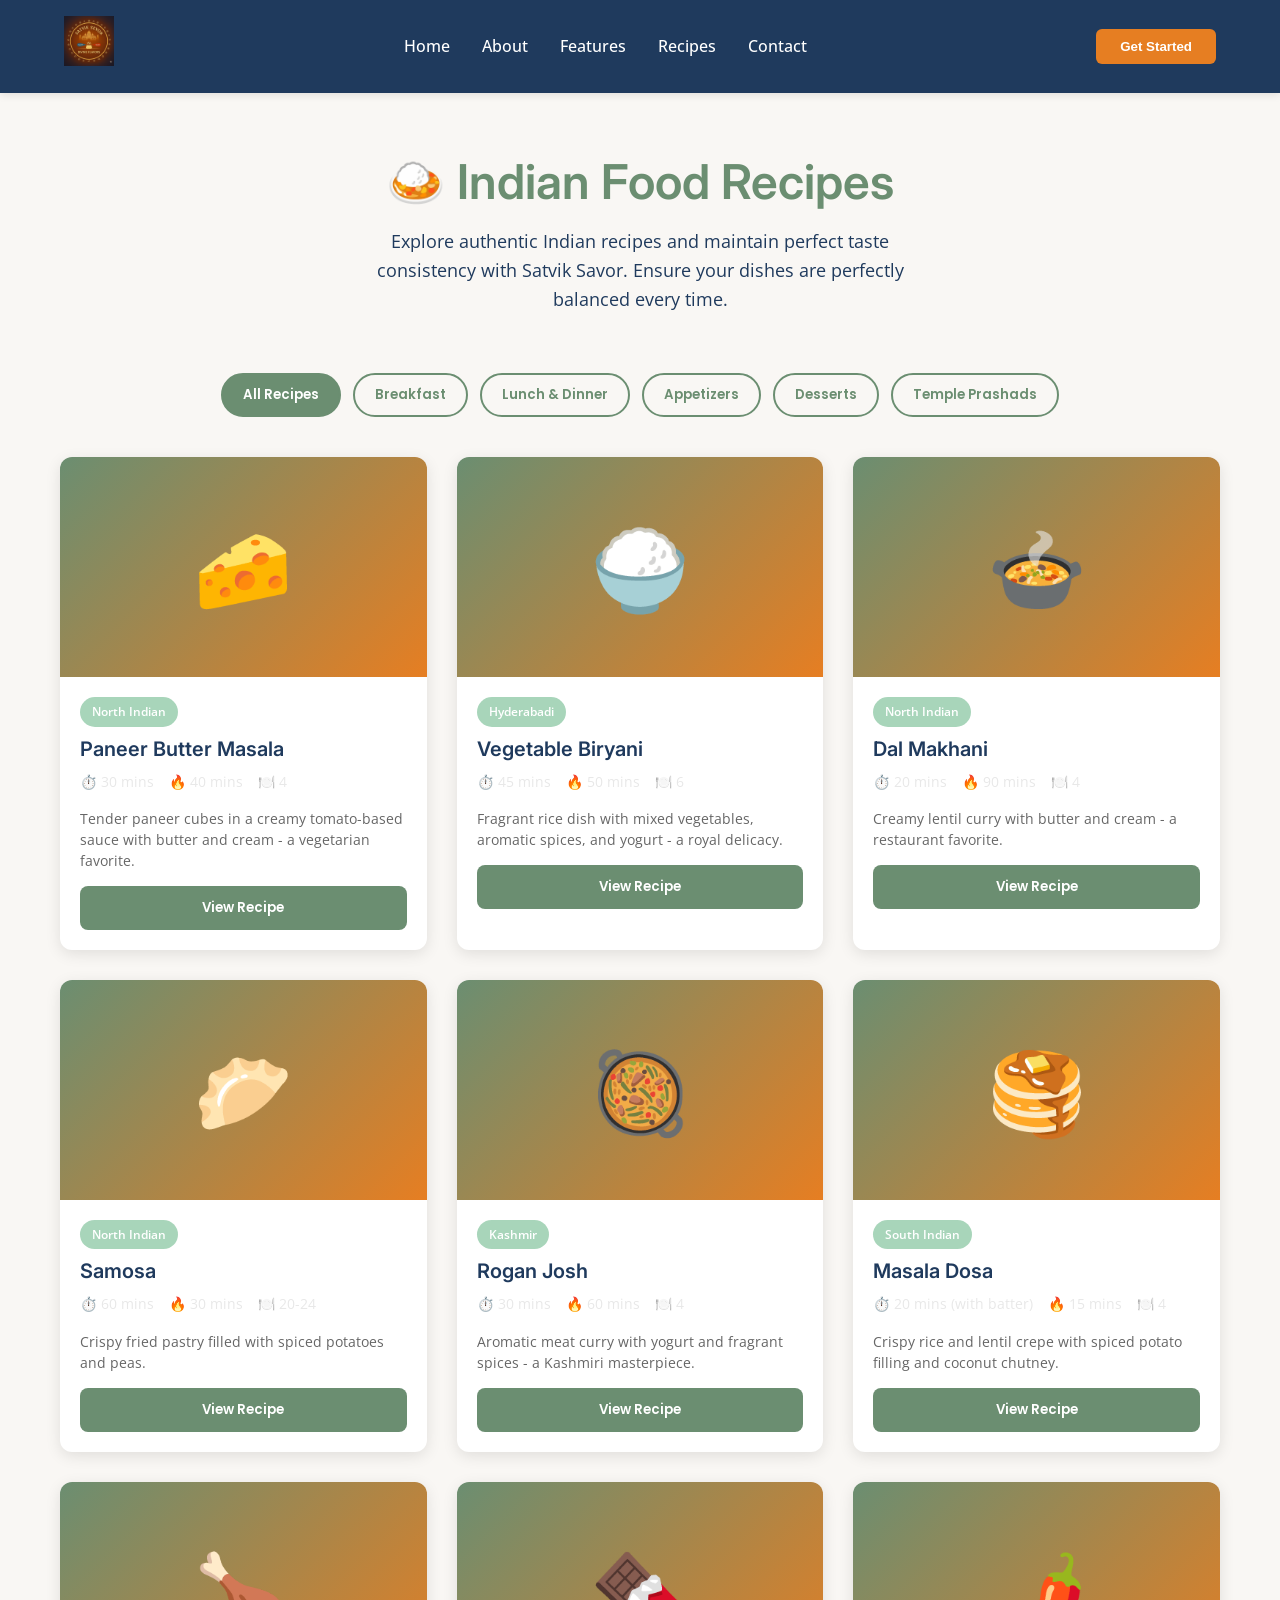
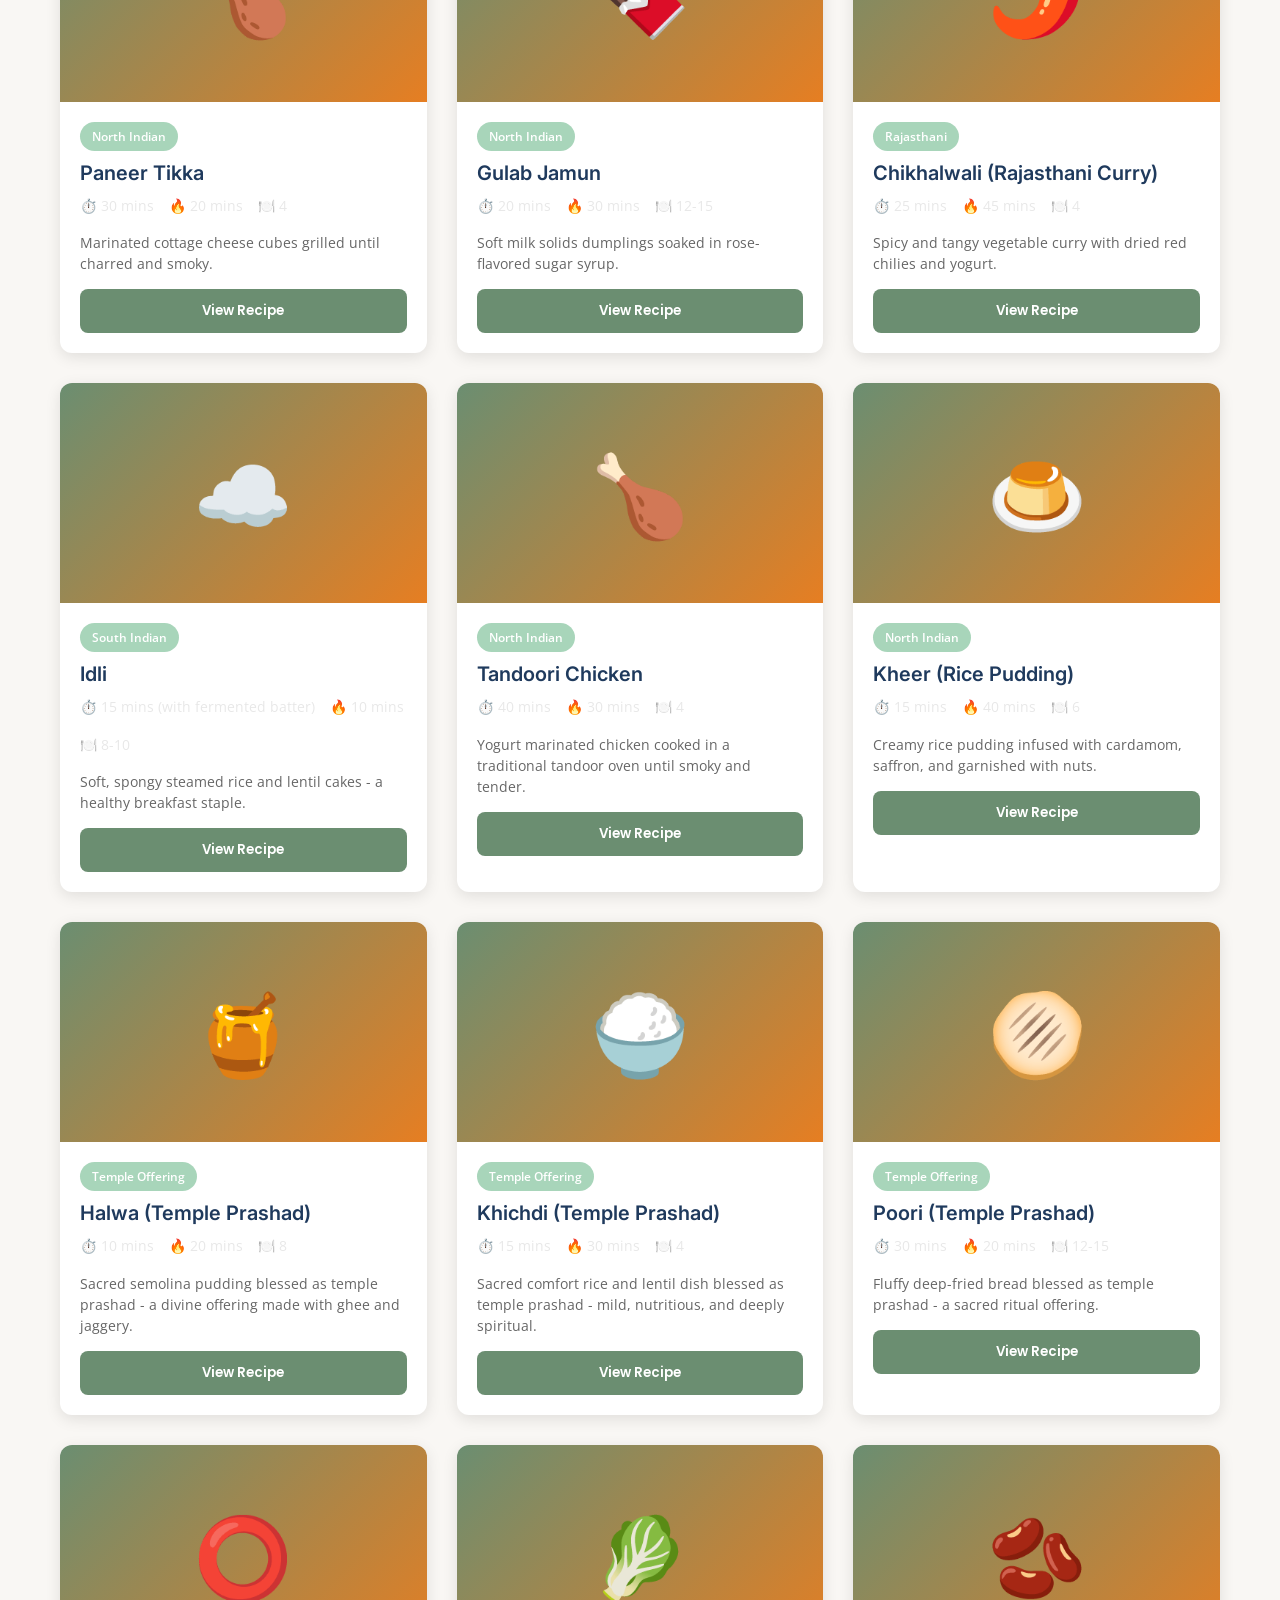
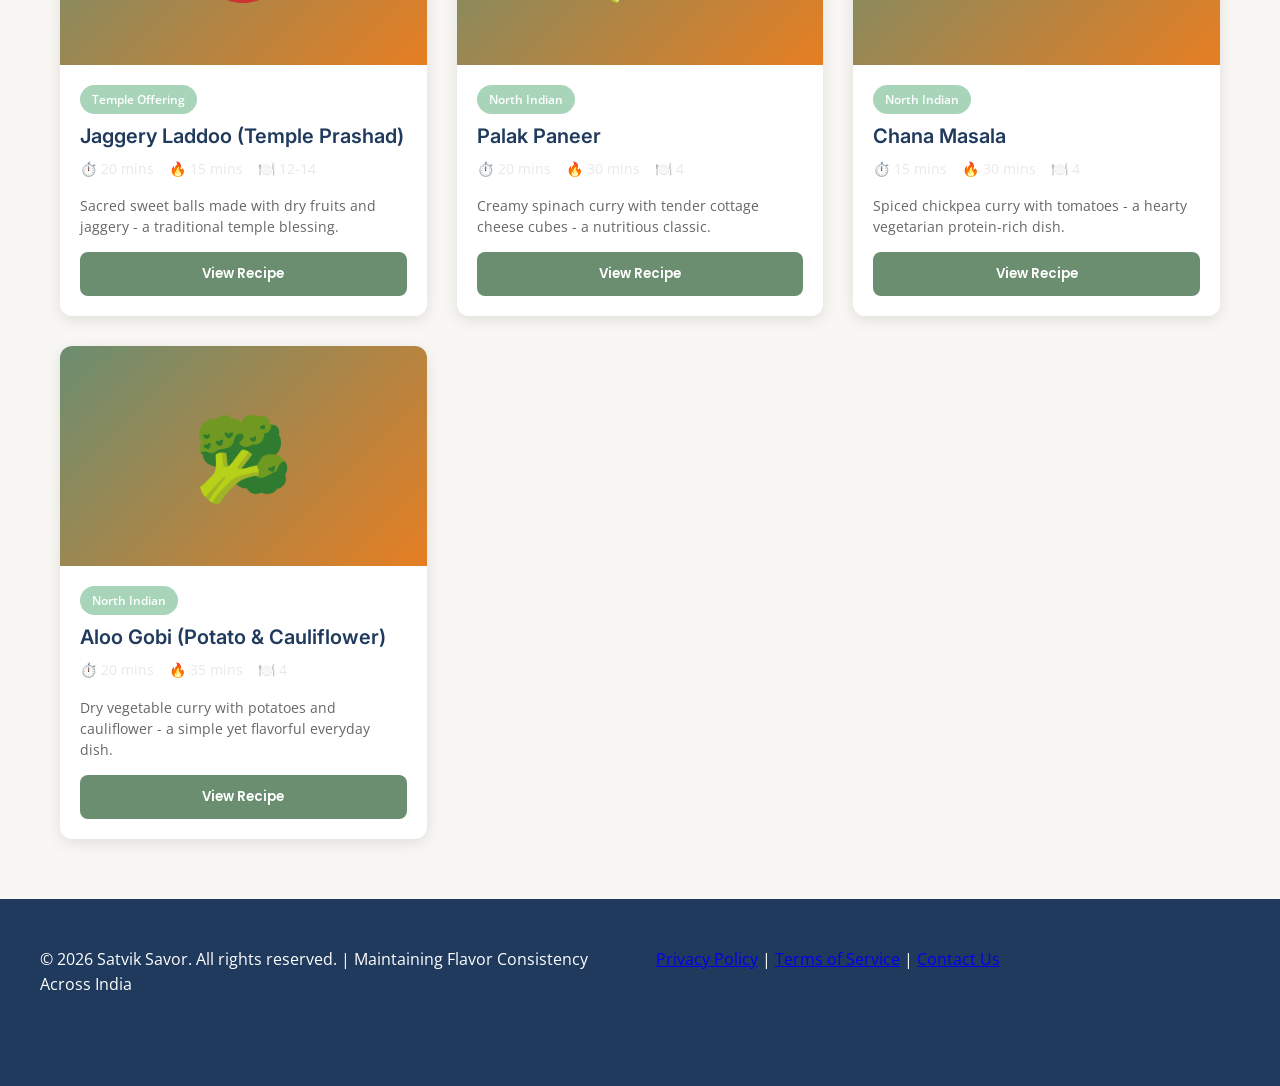
==== commit 518207ef: "Update recipes: Remove non-veg items, add vegetarian recipes and temple prashads" ====
--- a/pages/recipes.html
+++ b/pages/recipes.html
@@ -334,6 +334,7 @@
             <button class="filter-btn" data-filter="lunch">Lunch & Dinner</button>
             <button class="filter-btn" data-filter="appetizer">Appetizers</button>
             <button class="filter-btn" data-filter="dessert">Desserts</button>
+            <button class="filter-btn" data-filter="prashad">Temple Prashads</button>
         </div>
 
         <!-- Recipes Grid -->
@@ -380,16 +381,16 @@
         const recipes = [
             {
                 id: 1,
-                name: "Butter Chicken (Murgh Makhani)",
-                emoji: "🍗",
+                name: "Paneer Butter Masala",
+                emoji: "🧀",
                 category: "lunch",
                 cuisine: "North Indian",
                 prepTime: "30 mins",
                 cookTime: "40 mins",
                 servings: "4",
-                description: "Tender chicken pieces cooked in a creamy tomato-based sauce with butter and cream.",
-                ingredients: [
-                    "1 kg chicken, cut into pieces",
+                description: "Tender paneer cubes in a creamy tomato-based sauce with butter and cream - a vegetarian favorite.",
+                ingredients: [
+                    "500g paneer, cut into pieces",
                     "1 cup yogurt",
                     "2 tbsp ginger-garlic paste",
                     "1 onion, finely chopped",
@@ -404,30 +405,30 @@
                     "Fresh coriander for garnish"
                 ],
                 instructions: [
-                    "Marinate chicken in yogurt, ginger-garlic paste, and spices for 30 minutes.",
-                    "Heat oil in a pan and cook chicken until golden. Remove and set aside.",
+                    "Deep fry paneer pieces in hot oil until golden. Remove and set aside.",
                     "In the same pan, sauté onions until golden brown.",
+                    "Add ginger-garlic paste and cook for 1 minute.",
                     "Add tomato puree and cook until oil separates from the mixture.",
                     "Add butter, cream, and garam masala.",
-                    "Return chicken to the pan and simmer for 15-20 minutes on medium heat.",
+                    "Add the fried paneer pieces and simmer for 10-15 minutes on medium heat.",
                     "Garnish with fresh coriander and serve hot with naan or rice.",
                 ],
                 tip: "Use Satvik Savor to monitor the salt and spice balance in the sauce. Maintain consistency across batches for uniform taste at your restaurant or catering service."
             },
             {
                 id: 2,
-                name: "Biryani (Hyderabadi)",
+                name: "Vegetable Biryani",
                 emoji: "🍚",
                 category: "lunch",
                 cuisine: "Hyderabadi",
                 prepTime: "45 mins",
                 cookTime: "50 mins",
                 servings: "6",
-                description: "Fragrant rice dish with meat, aromatic spices, and yogurt - a royal delicacy.",
-                ingredients: [
-                    "500g mutton or chicken",
+                description: "Fragrant rice dish with mixed vegetables, aromatic spices, and yogurt - a royal delicacy.",
+                ingredients: [
                     "2 cups basmati rice",
                     "1 cup yogurt",
+                    "2 cups mixed vegetables (carrots, peas, beans, potato)",
                     "4 onions, thinly sliced",
                     "6 green chilies",
                     "1/4 cup mint leaves",
@@ -443,11 +444,13 @@
                 ],
                 instructions: [
                     "Soak basmati rice for 30 minutes.",
-                    "Marinate meat in yogurt, ginger-garlic paste, and spices for 30 minutes.",
+                    "Cut vegetables into medium pieces.",
                     "Heat ghee and fry onions until deep golden brown. Remove half for garnish.",
-                    "Add marinated meat to the pan with remaining onions and cook for 8-10 minutes.",
+                    "Add ginger-garlic paste and cook for 1 minute.",
+                    "Add mixed vegetables and cook for 5 minutes.",
+                    "Add yogurt and spices, mix well.",
                     "Boil water with whole spices and salt. Add soaked rice and cook until 70% done.",
-                    "In a heavy-bottomed pot, layer the marinated meat at the bottom.",
+                    "In a heavy-bottomed pot, layer the vegetable mixture at the bottom.",
                     "Top with the partially cooked rice, then fried onions, mint, and coriander.",
                     "Cover and cook on high heat for 2 minutes until steam forms.",
                     "Reduce heat to low and cook for 40 minutes.",
@@ -832,6 +835,264 @@
                     "Serve warm or chilled."
                 ],
                 tip: "Monitor the sweetness and cardamom flavor with Satvik Savor to maintain the perfect dessert profile for weddings and special occasions."
+            },
+            {
+                id: 13,
+                name: "Halwa (Temple Prashad)",
+                emoji: "🍯",
+                category: "prashad",
+                cuisine: "Temple Offering",
+                prepTime: "10 mins",
+                cookTime: "20 mins",
+                servings: "8",
+                description: "Sacred semolina pudding blessed as temple prashad - a divine offering made with ghee and jaggery.",
+                ingredients: [
+                    "1 cup whole wheat flour (or semolina)",
+                    "1 cup ghee",
+                    "1 cup jaggery (gur), grated",
+                    "1.5 cups water",
+                    "1/2 tsp cardamom powder",
+                    "A few strands of saffron",
+                    "1/4 cup dry fruits (cashews, raisins, almonds)",
+                    "1/4 tsp nutmeg powder"
+                ],
+                instructions: [
+                    "Heat ghee in a heavy pan on medium flame.",
+                    "Add flour slowly and roast, stirring continuously for 8-10 minutes until golden and fragrant.",
+                    "Add water carefully as the mixture will splash. Stir well to avoid lumps.",
+                    "Let it cook for 2-3 minutes, stirring occasionally.",
+                    "Add grated jaggery and mix until fully dissolved.",
+                    "Add cardamom powder and saffron strands.",
+                    "Cook for 3-4 more minutes until the halwa reaches a thick consistency.",
+                    "Transfer to a plate and top with roasted dry fruits.",
+                    "Garnish with nutmeg powder."
+                ],
+                tip: "Use Satvik Savor to monitor the jaggery-to-ghee ratio and sweetness consistency for uniformity across temple batches."
+            },
+            {
+                id: 14,
+                name: "Khichdi (Temple Prashad)",
+                emoji: "🍚",
+                category: "prashad",
+                cuisine: "Temple Offering",
+                prepTime: "15 mins",
+                cookTime: "30 mins",
+                servings: "4",
+                description: "Sacred comfort rice and lentil dish blessed as temple prashad - mild, nutritious, and deeply spiritual.",
+                ingredients: [
+                    "1 cup basmati rice",
+                    "1/2 cup moong dal (yellow lentils)",
+                    "4 cups water",
+                    "2 tbsp ghee",
+                    "1 tsp cumin seeds",
+                    "1 bay leaf",
+                    "1/4 tsp turmeric",
+                    "1 tsp salt",
+                    "1 green chili, chopped",
+                    "1 tbsp ginger, minced",
+                    "Fresh coriander leaves",
+                    "Black pepper to taste"
+                ],
+                instructions: [
+                    "Wash rice and moong dal thoroughly.",
+                    "Heat ghee in a pressure cooker or heavy pan.",
+                    "Add cumin seeds and let them crackle.",
+                    "Add bay leaf, ginger, and green chili, cook for 30 seconds.",
+                    "Add washed rice and moong dal, stir well.",
+                    "Add water, turmeric, and salt.",
+                    "If using pressure cooker: cook for 2-3 whistles on high heat, then keep on low heat for 10 minutes.",
+                    "If using pan: bring to boil, then simmer covered for 20-25 minutes until rice and dal are soft and water is absorbed.",
+                    "Turn off heat and let it rest for 2 minutes.",
+                    "Gently mix with a fork to incorporate the ghee.",
+                    "Garnish with fresh coriander and a pinch of black pepper.",
+                    "Serve warm as a blessed offering."
+                ],
+                tip: "Monitor the consistency with Satvik Savor - khichdi should be soft and easily digestible, perfect for temple distribution and spiritual meals."
+            },
+            {
+                id: 15,
+                name: "Poori (Temple Prashad)",
+                emoji: "🫓",
+                category: "prashad",
+                cuisine: "Temple Offering",
+                prepTime: "30 mins",
+                cookTime: "20 mins",
+                servings: "12-15",
+                description: "Fluffy deep-fried bread blessed as temple prashad - a sacred ritual offering.",
+                ingredients: [
+                    "2 cups whole wheat flour",
+                    "1/2 cup all-purpose flour",
+                    "1/4 tsp salt",
+                    "1/4 tsp turmeric",
+                    "2 tbsp ghee",
+                    "Warm water as needed",
+                    "Oil for deep frying"
+                ],
+                instructions: [
+                    "Mix whole wheat flour, all-purpose flour, salt, and turmeric in a bowl.",
+                    "Add ghee and mix well.",
+                    "Gradually add warm water and knead into a stiff dough.",
+                    "Cover and let rest for 15-20 minutes.",
+                    "Divide into small equal portions.",
+                    "Roll each portion into a smooth ball and flatten into a thin circular shape.",
+                    "Heat oil in a deep pan to the right temperature (oil should not be too hot or too cold).",
+                    "Slide poori into hot oil and it will sink initially, then rise and puff up.",
+                    "Gently press with a spoon to help it puff evenly.",
+                    "Flip and fry the other side until golden.",
+                    "Drain on paper towels."
+                ],
+                tip: "Monitor the dough consistency and oil temperature with Satvik Savor for perfect puffing every time in temple preparation."
+            },
+            {
+                id: 16,
+                name: "Jaggery Laddoo (Temple Prashad)",
+                emoji: "⭕",
+                category: "prashad",
+                cuisine: "Temple Offering",
+                prepTime: "20 mins",
+                cookTime: "15 mins",
+                servings: "12-14",
+                description: "Sacred sweet balls made with dry fruits and jaggery - a traditional temple blessing.",
+                ingredients: [
+                    "1 cup jaggery (gur)",
+                    "1 cup whole wheat flour",
+                    "6 tbsp ghee",
+                    "1/4 cup dry fruits (almonds, cashews, raisins)",
+                    "1/2 tsp cardamom powder",
+                    "A pinch of nutmeg powder",
+                    "A few strands of saffron"
+                ],
+                instructions: [
+                    "Heat ghee in a pan and roast whole wheat flour on medium heat for 8-10 minutes, stirring continuously.",
+                    "Chop dry fruits finely and add to the roasted flour.",
+                    "Grate jaggery finely.",
+                    "Add jaggery, cardamom, and saffron to the flour mixture.",
+                    "Stir well until everything combines (about 4-5 minutes).",
+                    "Remove from heat and let cool slightly.",
+                    "Once cool enough to handle, roll into balls using your hands.",
+                    "Place on a plate to set completely.",
+                    "Store in an airtight container."
+                ],
+                tip: "Test the jaggery content with Satvik Savor to maintain consistent sweetness across temple batches for devotees."
+            },
+            {
+                id: 17,
+                name: "Palak Paneer",
+                emoji: "🥬",
+                category: "lunch",
+                cuisine: "North Indian",
+                prepTime: "20 mins",
+                cookTime: "30 mins",
+                servings: "4",
+                description: "Creamy spinach curry with tender cottage cheese cubes - a nutritious classic.",
+                ingredients: [
+                    "500g fresh spinach",
+                    "250g paneer, cubed",
+                    "2 onions, chopped",
+                    "2 tbsp ginger-garlic paste",
+                    "3 green chilies",
+                    "2 tbsp ghee",
+                    "2 tbsp cream",
+                    "1/2 cup yogurt",
+                    "1/4 tsp turmeric",
+                    "1 tsp garam masala",
+                    "Salt to taste",
+                    "Fresh coriander"
+                ],
+                instructions: [
+                    "Blanch spinach in boiling water for 2 minutes, then drain and blend into smooth paste.",
+                    "Heat ghee and add ginger-garlic paste and green chilies.",
+                    "Add chopped onions and cook until soft.",
+                    "Add spinach paste and cook for 5 minutes.",
+                    "Add yogurt and mix well.",
+                    "Add paneer cubes and garam masala.",
+                    "Simmer on low heat for 10-15 minutes.",
+                    "Finish with cream and adjust salt.",
+                    "Garnish with coriander and serve with naan or rice."
+                ],
+                tip: "Monitor the spinach flavor intensity and salt balance with Satvik Savor to achieve the perfect creamy consistency."
+            },
+            {
+                id: 18,
+                name: "Chana Masala",
+                emoji: "🫘",
+                category: "lunch",
+                cuisine: "North Indian",
+                prepTime: "15 mins",
+                cookTime: "30 mins",
+                servings: "4",
+                description: "Spiced chickpea curry with tomatoes - a hearty vegetarian protein-rich dish.",
+                ingredients: [
+                    "2 cans chickpeas (or 2 cups cooked)",
+                    "2 onions, finely chopped",
+                    "3 tomatoes, pureed",
+                    "2 tbsp ginger-garlic paste",
+                    "2 green chilies, minced",
+                    "2 tbsp oil",
+                    "1 tsp cumin seeds",
+                    "1 tsp coriander powder",
+                    "1 tsp garam masala",
+                    "1/2 tsp red chili powder",
+                    "1/4 tsp turmeric",
+                    "1 tbsp lemon juice",
+                    "Salt to taste",
+                    "Fresh coriander"
+                ],
+                instructions: [
+                    "Heat oil and add cumin seeds.",
+                    "Add ginger-garlic paste and green chilies, cook for 1 minute.",
+                    "Add chopped onions and cook until golden.",
+                    "Add tomato puree and cook until oil separates.",
+                    "Add turmeric, coriander, and red chili powder, mix well.",
+                    "Add drained chickpeas and stir continuously.",
+                    "Add garam masala and cook for 15-20 minutes on medium heat.",
+                    "Finish with lemon juice and fresh coriander.",
+                    "Adjust salt and serve hot with bhature or roti."
+                ],
+                tip: "Use Satvik Savor to monitor spice levels and consistency of the gravy for perfect chana masala every serving."
+            },
+            {
+                id: 19,
+                name: "Aloo Gobi (Potato & Cauliflower)",
+                emoji: "🥦",
+                category: "lunch",
+                cuisine: "North Indian",
+                prepTime: "20 mins",
+                cookTime: "35 mins",
+                servings: "4",
+                description: "Dry vegetable curry with potatoes and cauliflower - a simple yet flavorful everyday dish.",
+                ingredients: [
+                    "500g potatoes, cubed",
+                    "400g cauliflower, cut into florets",
+                    "2 onions, chopped",
+                    "1 tbsp ginger-garlic paste",
+                    "2 green chilies, chopped",
+                    "2 tbsp oil",
+                    "1 tsp cumin seeds",
+                    "1 tsp mustard seeds",
+                    "1/4 tsp asafetida (hing)",
+                    "1/2 tsp turmeric",
+                    "1 tsp coriander powder",
+                    "1/2 tsp garam masala",
+                    "1/2 tsp red chili powder",
+                    "Salt to taste",
+                    "1 tbsp lemon juice",
+                    "Fresh coriander"
+                ],
+                instructions: [
+                    "Boil potatoes until 70% cooked, drain and set aside.",
+                    "Boil cauliflower florets for 3 minutes, drain and set aside.",
+                    "Heat oil and add cumin and mustard seeds.",
+                    "Add asafetida, ginger-garlic paste, and green chilies.",
+                    "Add chopped onions and cook until soft.",
+                    "Add turmeric and coriander powder, mix well.",
+                    "Add boiled potatoes and cauliflower.",
+                    "Stir continuously and cook on high heat for 8-10 minutes.",
+                    "Add garam masala and red chili powder.",
+                    "Continue cooking until vegetables are fully tender and slightly browned.",
+                    "Finish with lemon juice and fresh coriander."
+                ],
+                tip: "Monitor the balance of spices and cooking time with Satvik Savor to ensure crispy yet tender vegetables."
             }
         ];
 
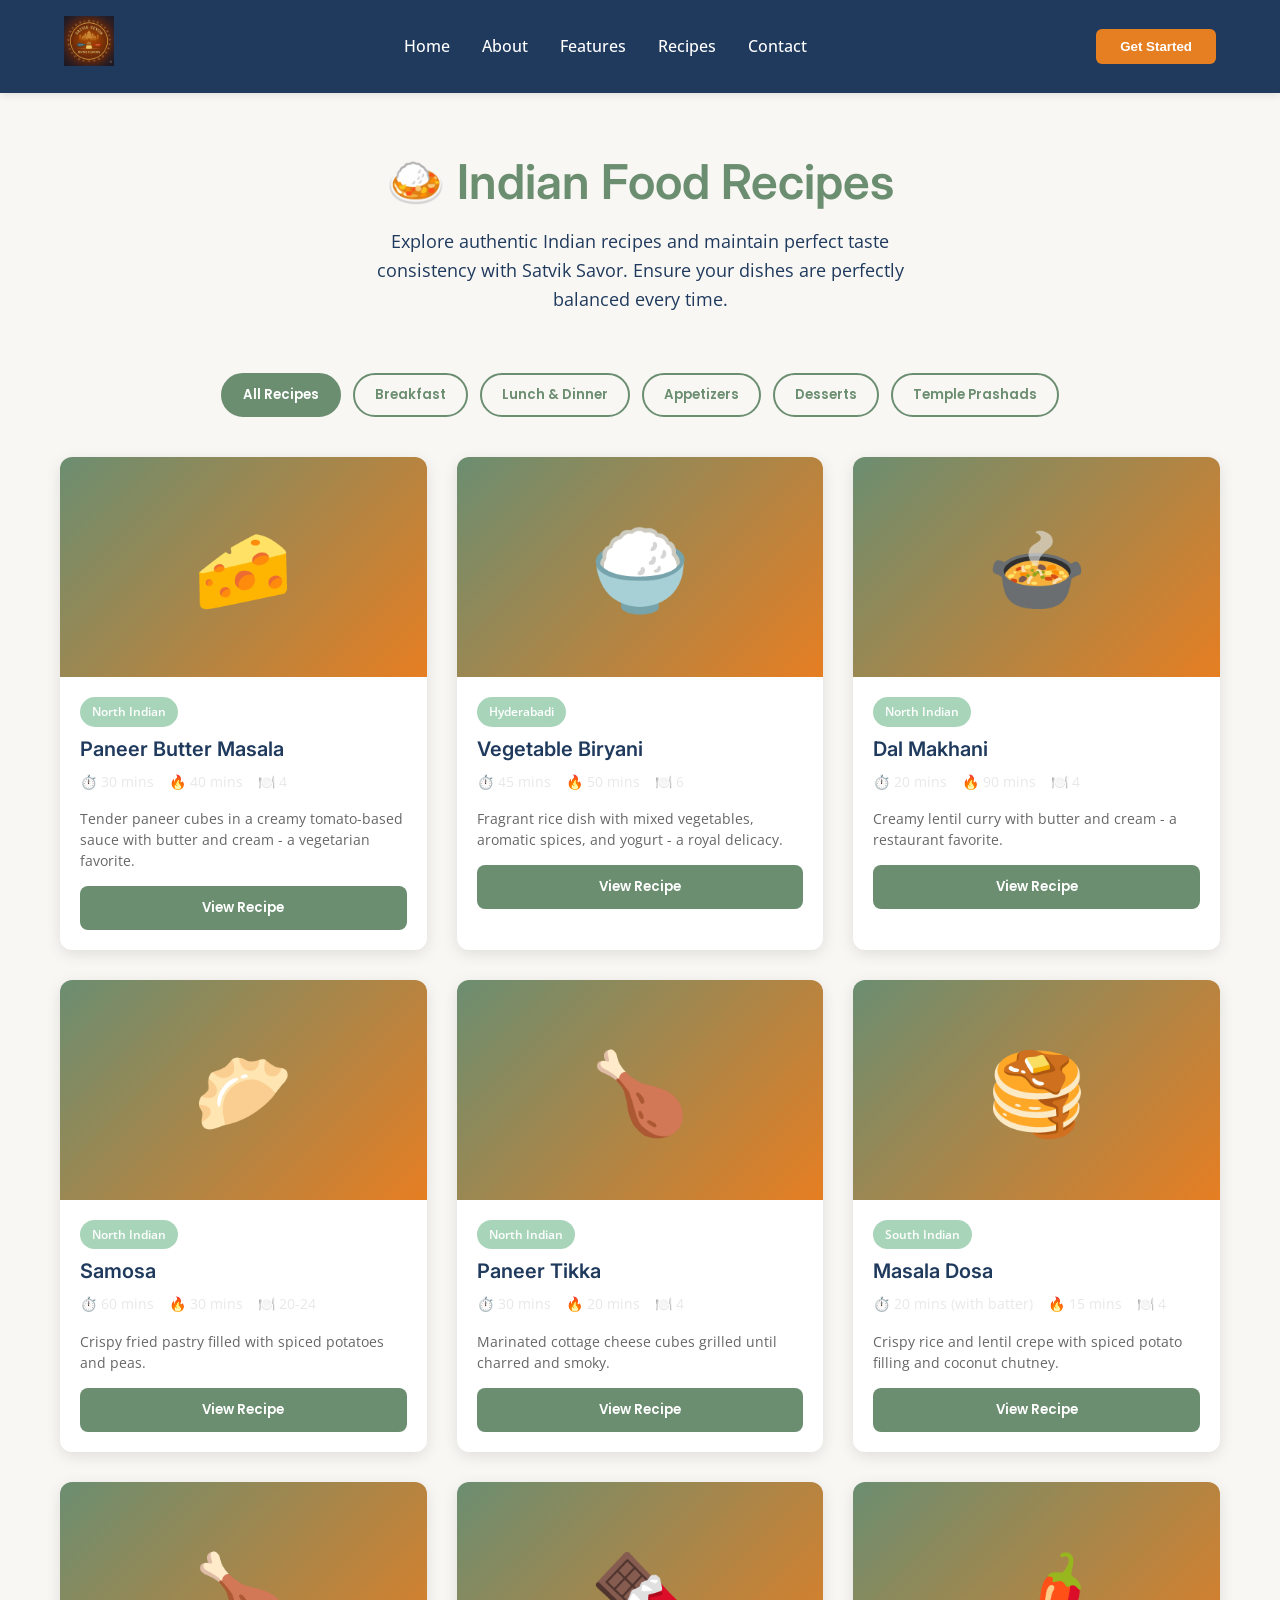
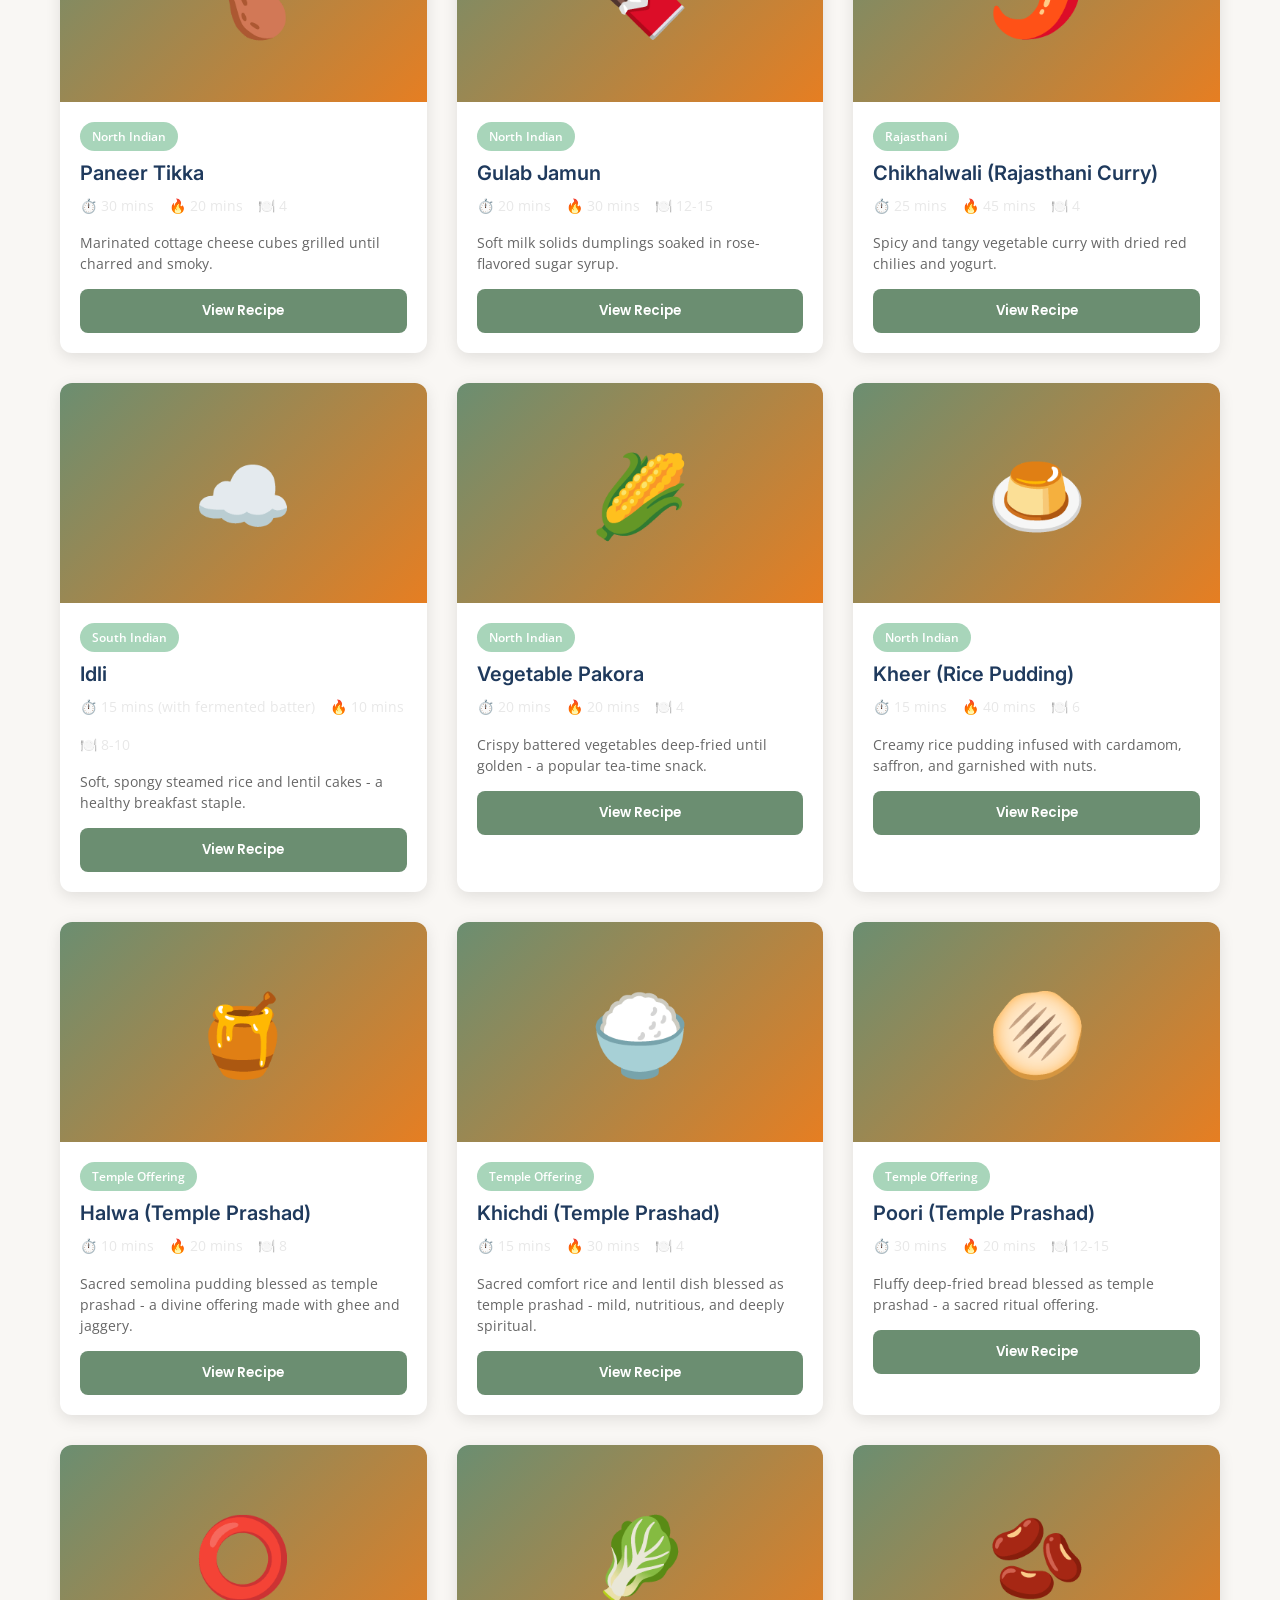
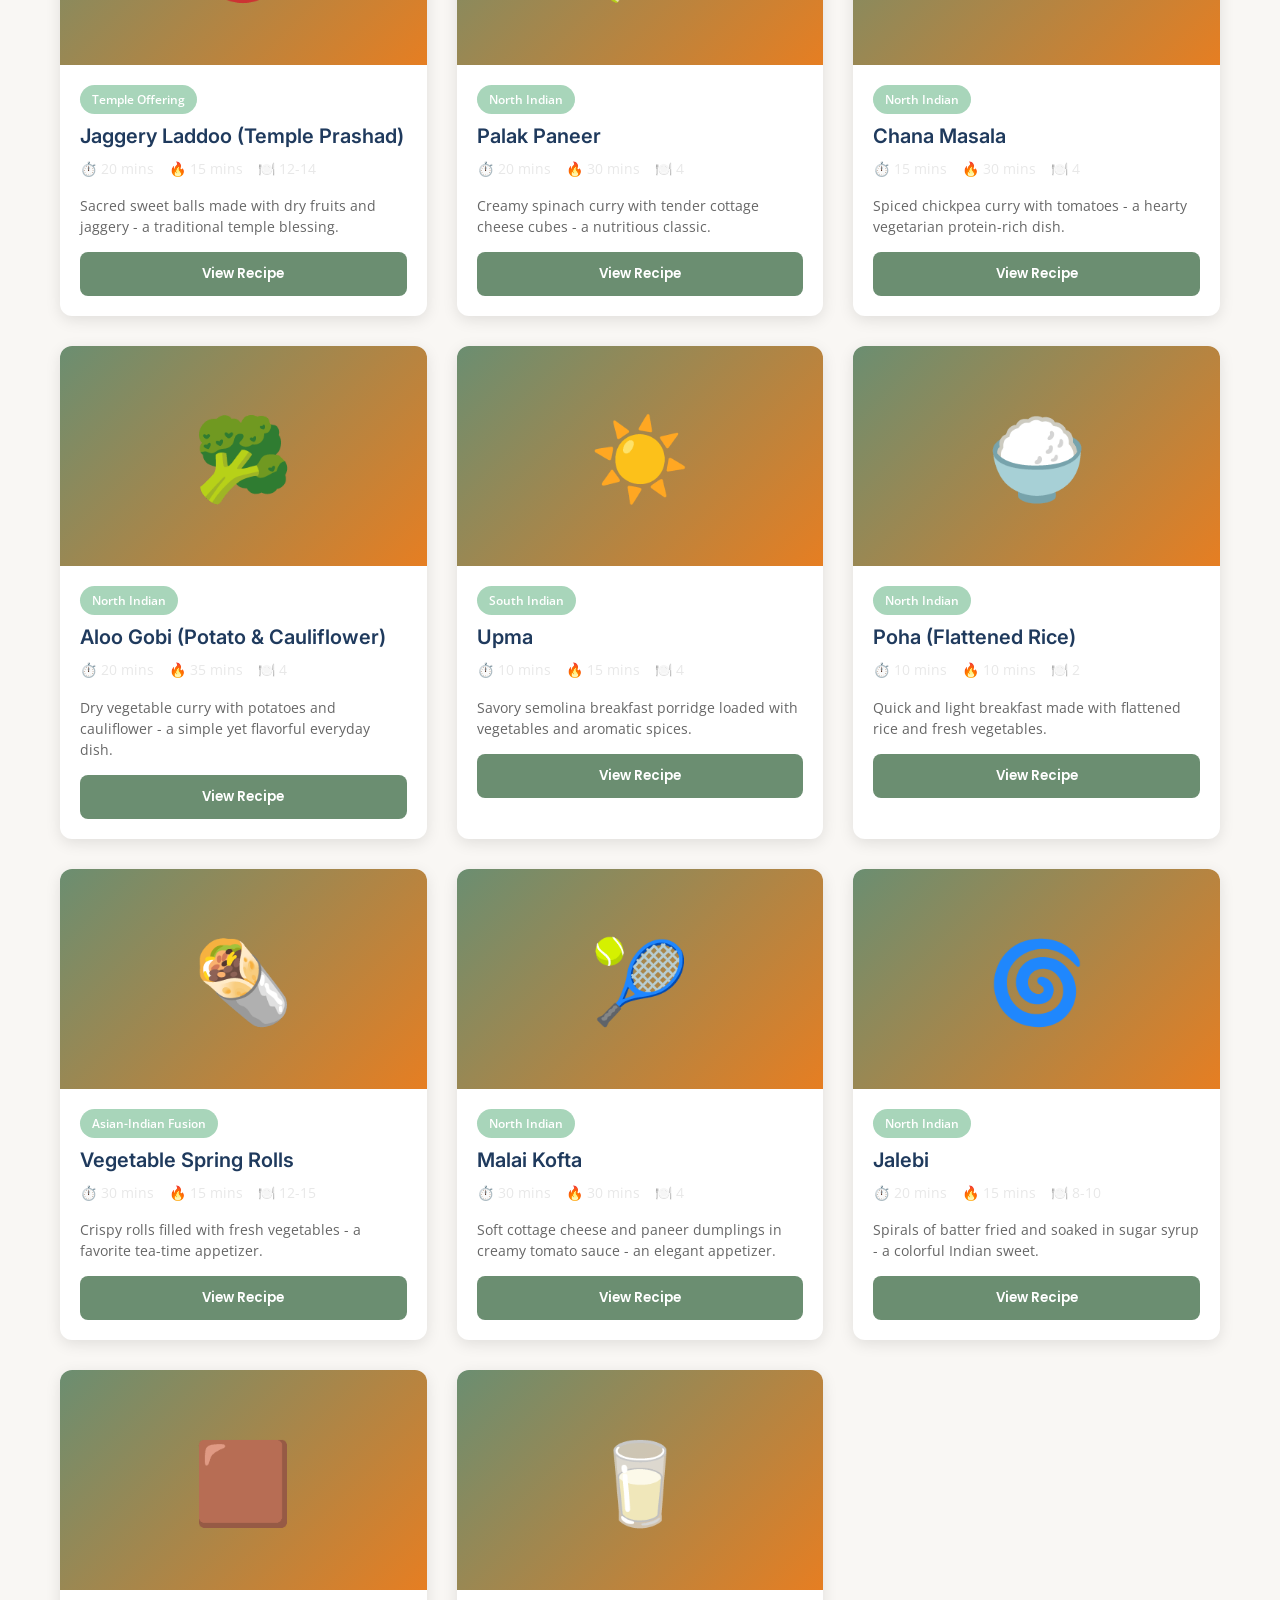
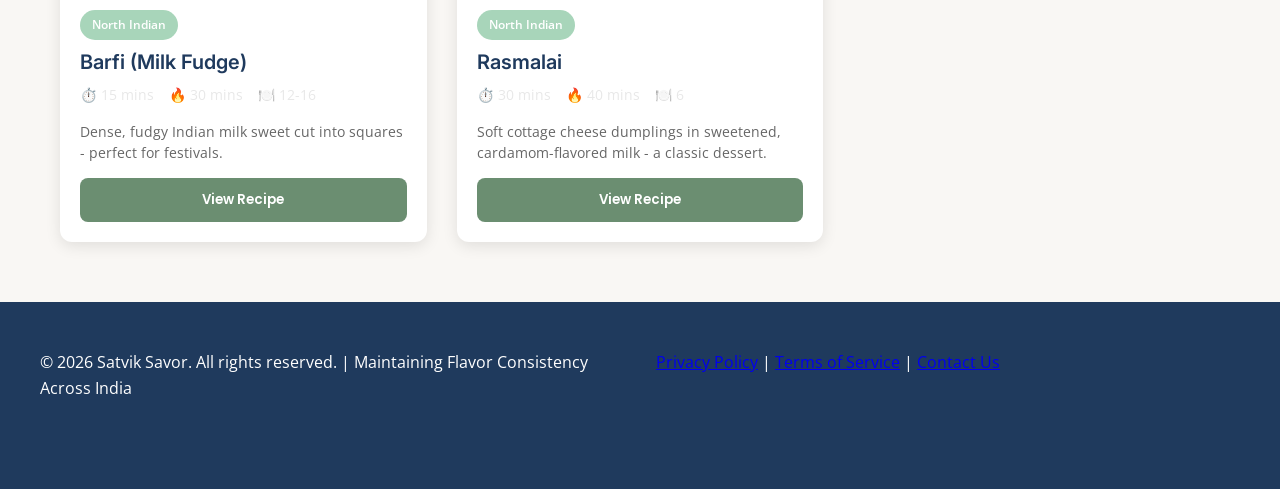
==== commit ad6da88c: "Add more vegetarian recipes: breakfast (Upma, Poha), appetizers (Paneer Tikka, Veg Spring Rolls, Mal" ====
--- a/pages/recipes.html
+++ b/pages/recipes.html
@@ -540,86 +540,6 @@
             },
             {
                 id: 5,
-                name: "Rogan Josh",
-                emoji: "🥘",
-                category: "lunch",
-                cuisine: "Kashmir",
-                prepTime: "30 mins",
-                cookTime: "60 mins",
-                servings: "4",
-                description: "Aromatic meat curry with yogurt and fragrant spices - a Kashmiri masterpiece.",
-                ingredients: [
-                    "800g lamb or mutton, cubed",
-                    "1 cup yogurt",
-                    "3 tbsp ghee",
-                    "2 onions, sliced",
-                    "2 tbsp ginger-garlic paste",
-                    "2 tomatoes, chopped",
-                    "1 tsp cumin seeds",
-                    "4-5 green cardamom",
-                    "2 black cardamom",
-                    "1 inch cinnamon stick",
-                    "4-5 cloves",
-                    "2 bay leaves",
-                    "2 tsp ground coriander",
-                    "1 tsp ground cumin",
-                    "1 tsp garam masala",
-                    "1/2 tsp red chili powder",
-                    "Salt to taste",
-                    "Fresh coriander for garnish"
-                ],
-                instructions: [
-                    "Heat ghee and add whole spices (cumin seeds, cardamom, cinnamon, cloves, bay leaves).",
-                    "Add sliced onions and cook until golden.",
-                    "Add ginger-garlic paste and cook for 2 minutes.",
-                    "Add meat and cook for 5 minutes until browned.",
-                    "Add yogurt one spoon at a time, stirring well.",
-                    "Add tomatoes and ground spices.",
-                    "Cover and simmer on low heat for 45-50 minutes until meat is tender.",
-                    "Adjust salt and spice seasoning.",
-                    "Garnish with fresh coriander and serve with rice or bread.",
-                ],
-                tip: "Ensure perfect salt and spice balance in your Rogan Josh using Satvik Savor. This classic dish demands consistency, especially in restaurants."
-            },
-            {
-                id: 6,
-                name: "Masala Dosa",
-                emoji: "🥞",
-                category: "breakfast",
-                cuisine: "South Indian",
-                prepTime: "20 mins (with batter)",
-                cookTime: "15 mins",
-                servings: "4",
-                description: "Crispy rice and lentil crepe with spiced potato filling and coconut chutney.",
-                ingredients: [
-                    "2 cups rice",
-                    "1 cup black lentils (urad)",
-                    "1/2 tsp fenugreek seeds",
-                    "500g potatoes, boiled and cubed",
-                    "1 onion, chopped",
-                    "2 green chilies, chopped",
-                    "1 tsp mustard seeds",
-                    "1 tsp chana dal",
-                    "2 tbsp oil",
-                    "1/4 tsp turmeric",
-                    "Salt to taste",
-                    "Curry leaves"
-                ],
-                instructions: [
-                    "Soak rice, lentils, and fenugreek seeds for 4 hours.",
-                    "Grind to a smooth paste with water.",
-                    "Ferment the batter overnight.",
-                    "Heat oil in a tempering pan. Add mustard seeds and chana dal.",
-                    "Add curry leaves, then onions and green chilies.",
-                    "Add boiled potatoes and turmeric. Mix well.",
-                    "Heat an iron griddle and pour batter thinly to form a crepe.",
-                    "Spread potato filling in the center.",
-                    "Fold the dosa and serve hot with sambar and chutney.",
-                ],
-                tip: "Monitor the salt and spice levels in the potato filling with Satvik Savor to ensure every dosa has consistent taste."
-            },
-            {
-                id: 7,
                 name: "Paneer Tikka",
                 emoji: "🍗",
                 category: "appetizer",
@@ -657,6 +577,81 @@
                 tip: "Use Satvik Savor to test the spice and salt levels in the marinade before coating paneer to ensure perfectly seasoned tikka every time."
             },
             {
+                id: 6,
+                name: "Masala Dosa",
+                emoji: "🥞",
+                category: "breakfast",
+                cuisine: "South Indian",
+                prepTime: "20 mins (with batter)",
+                cookTime: "15 mins",
+                servings: "4",
+                description: "Crispy rice and lentil crepe with spiced potato filling and coconut chutney.",
+                ingredients: [
+                    "2 cups rice",
+                    "1 cup black lentils (urad)",
+                    "1/2 tsp fenugreek seeds",
+                    "500g potatoes, boiled and cubed",
+                    "1 onion, chopped",
+                    "2 green chilies, chopped",
+                    "1 tsp mustard seeds",
+                    "1 tsp chana dal",
+                    "2 tbsp oil",
+                    "1/4 tsp turmeric",
+                    "Salt to taste",
+                    "Curry leaves"
+                ],
+                instructions: [
+                    "Soak rice, lentils, and fenugreek seeds for 4 hours.",
+                    "Grind to a smooth paste with water.",
+                    "Ferment the batter overnight.",
+                    "Heat oil in a tempering pan. Add mustard seeds and chana dal.",
+                    "Add curry leaves, then onions and green chilies.",
+                    "Add boiled potatoes and turmeric. Mix well.",
+                    "Heat an iron griddle and pour batter thinly to form a crepe.",
+                    "Spread potato filling in the center.",
+                    "Fold the dosa and serve hot with sambar and chutney.",
+                ],
+                tip: "Monitor the salt and spice levels in the potato filling with Satvik Savor to ensure every dosa has consistent taste."
+            },
+            {
+                id: 7,
+                name: "Paneer Tikka",
+                emoji: "🍗",
+                category: "appetizer",
+                cuisine: "North Indian",
+                prepTime: "30 mins",
+                cookTime: "20 mins",
+                servings: "4",
+                description: "Marinated cottage cheese cubes grilled until charred and smoky.",
+                ingredients: [
+                    "500g paneer, cubed",
+                    "1 cup yogurt",
+                    "3 tbsp oil",
+                    "2 tbsp lemon juice",
+                    "2 tbsp ginger-garlic paste",
+                    "2 green chilies, minced",
+                    "1 tbsp red chili powder",
+                    "1 tsp garam masala",
+                    "1/2 tsp turmeric",
+                    "1/2 tsp cumin powder",
+                    "Salt to taste",
+                    "1 onion, cut into chunks",
+                    "1 capsicum, cut into chunks",
+                    "Fresh coriander"
+                ],
+                instructions: [
+                    "Make marinade with yogurt, oil, lemon juice, and all spices.",
+                    "Add paneer cubes to the marinade and coat well.",
+                    "Refrigerate for at least 30 minutes.",
+                    "Preheat oven to 200°C.",
+                    "Thread marinated paneer, onion, and capsicum on skewers.",
+                    "Place on a greased baking tray and bake for 15-20 minutes.",
+                    "Turn skewers halfway through for even cooking.",
+                    "Serve with green chutney and lemon wedges.",
+                ],
+                tip: "Use Satvik Savor to test the spice and salt levels in the marinade before coating paneer to ensure perfectly seasoned tikka every time."
+            },
+            {
                 id: 8,
                 name: "Gulab Jamun",
                 emoji: "🍫",
@@ -764,40 +759,43 @@
             },
             {
                 id: 11,
-                name: "Tandoori Chicken",
-                emoji: "🍗",
-                category: "lunch",
-                cuisine: "North Indian",
-                prepTime: "40 mins",
-                cookTime: "30 mins",
+                name: "Vegetable Pakora",
+                emoji: "🌽",
+                category: "appetizer",
+                cuisine: "North Indian",
+                prepTime: "20 mins",
+                cookTime: "20 mins",
                 servings: "4",
-                description: "Yogurt marinated chicken cooked in a traditional tandoor oven until smoky and tender.",
-                ingredients: [
-                    "1 kg chicken, cut into pieces",
-                    "1 cup yogurt",
-                    "3 tbsp ginger-garlic paste",
-                    "2 tbsp lemon juice",
-                    "2 tbsp oil",
-                    "1 tbsp red chili powder",
-                    "2 tsp garam masala",
+                description: "Crispy battered vegetables deep-fried until golden - a popular tea-time snack.",
+                ingredients: [
+                    "1 cup chickpea flour (besan)",
+                    "1/2 cup all-purpose flour",
                     "1/2 tsp turmeric",
+                    "1 tsp red chili powder",
+                    "1 tsp garam masala",
                     "1 tsp cumin powder",
-                    "Salt to taste",
-                    "1/2 tsp black pepper",
-                    "Fresh coriander and mint"
-                ],
-                instructions: [
-                    "Make slits on the chicken pieces.",
-                    "Mix yogurt, ginger-garlic paste, lemon juice, and all spices.",
-                    "Marinate chicken for 30 minutes.",
-                    "Preheat oven to 220°C.",
-                    "Place marinated chicken on skewers or a baking tray.",
-                    "Brush with oil and bake for 25-30 minutes.",
-                    "Turn and brush again halfway through.",
-                    "Cook until chicken is cooked through and slightly charred.",
-                    "Serve with lemon wedges and onion rings.",
-                ],
-                tip: "Test the marination spice balance with Satvik Savor before cooking to ensure every tandoori chicken batch is perfectly seasoned."
+                    "1/2 tsp salt",
+                    "1/2 tsp baking soda",
+                    "1/4 tsp black cumin seeds",
+                    "Water to form batter",
+                    "2 medium onions, sliced into rings",
+                    "2 capsicums, cut into strips",
+                    "2 green chilies, whole",
+                    "1 potato, cut into thin slices",
+                    "Oil for deep frying"
+                ],
+                instructions: [
+                    "Mix besan, all-purpose flour, turmeric, chili powder, garam masala, cumin powder, and salt.",
+                    "Add baking soda and black cumin seeds.",
+                    "Gradually add water to make a thick batter (like pancake batter).",
+                    "Heat oil in a deep pan for frying.",
+                    "Dip each vegetable piece in batter and coat well.",
+                    "Gently slide coated vegetables into hot oil.",
+                    "Fry until golden brown on both sides.",
+                    "Drain on paper towels.",
+                    "Serve hot with tamarind chutney or mint chutney."
+                ],
+                tip: "Monitor the batter consistency and oil temperature with Satvik Savor to ensure crispy, evenly cooked pakoras every batch."
             },
             {
                 id: 12,
@@ -1093,6 +1091,279 @@
                     "Finish with lemon juice and fresh coriander."
                 ],
                 tip: "Monitor the balance of spices and cooking time with Satvik Savor to ensure crispy yet tender vegetables."
+            },
+            {
+                id: 20,
+                name: "Upma",
+                emoji: "☀️",
+                category: "breakfast",
+                cuisine: "South Indian",
+                prepTime: "10 mins",
+                cookTime: "15 mins",
+                servings: "4",
+                description: "Savory semolina breakfast porridge loaded with vegetables and aromatic spices.",
+                ingredients: [
+                    "2 cups semolina (suji)",
+                    "1/2 cup peanuts",
+                    "1/4 cup cashews",
+                    "4 tbsp ghee",
+                    "1 tbsp oil",
+                    "1 tbsp mustard seeds",
+                    "1 tbsp chana dal",
+                    "1 tbsp urad dal",
+                    "4-5 green chilies, chopped",
+                    "1 tbsp ginger, minced",
+                    "1 onion, finely chopped",
+                    "1 cup mixed vegetables (carrots, peas, corn)",
+                    "4 cups water",
+                    "Salt to taste",
+                    "Fresh curry leaves",
+                    "Fresh coriander"
+                ],
+                instructions: [
+                    "Dry roast semolina in a pan for 2-3 minutes without oil. Set aside.",
+                    "Heat ghee and oil together in a pan.",
+                    "Add mustard seeds and let them crackle.",
+                    "Add chana dal and urad dal, cook until golden.",
+                    "Add curry leaves, green chilies, and ginger.",
+                    "Add onions and cook until soft.",
+                    "Add mixed vegetables and cook for 3-4 minutes.",
+                    "Add peanuts and cashews.",
+                    "Gradually add water and bring to a boil.",
+                    "Slowly add roasted semolina, stirring continuously to avoid lumps.",
+                    "Cook on medium heat for 5-7 minutes until the mixture reaches a thick, porridge-like consistency.",
+                    "Garnish with fresh coriander."
+                ],
+                tip: "Test the spice and salt balance with Satvik Savor to ensure perfect flavoring of this breakfast classic."
+            },
+            {
+                id: 21,
+                name: "Poha (Flattened Rice)",
+                emoji: "🍚",
+                category: "breakfast",
+                cuisine: "North Indian",
+                prepTime: "10 mins",
+                cookTime: "10 mins",
+                servings: "2",
+                description: "Quick and light breakfast made with flattened rice and fresh vegetables.",
+                ingredients: [
+                    "2 cups flattened rice (poha)",
+                    "2 medium potatoes, diced",
+                    "1 onion, finely chopped",
+                    "2-3 green chilies, minced",
+                    "1 tbsp ginger, minced",
+                    "2 tbsp raw peanuts",
+                    "2 tbsp oil",
+                    "1 tsp mustard seeds",
+                    "1/2 tsp cumin seeds",
+                    "Curry leaves",
+                    "Salt to taste",
+                    "1 tbsp lemon juice",
+                    "Fresh coriander"
+                ],
+                instructions: [
+                    "Soak flattened rice in water for 2 minutes, then drain completely.",
+                    "Boil diced potatoes until 70% cooked, drain and set aside.",
+                    "Heat oil in a pan and add mustard seeds and cumin seeds.",
+                    "Add curry leaves, ginger, and green chilies.",
+                    "Add onions and cook until soft.",
+                    "Add boiled potatoes and raw peanuts.",
+                    "Add drained poha and mix gently.",
+                    "Cook for 3-4 minutes on medium heat.",
+                    "Add salt and lemon juice.",
+                    "Garnish with fresh coriander and serve hot."
+                ],
+                tip: "Monitor the moisture and salt content with Satvik Savor to ensure light, fluffy poha every time."
+            },
+            {
+                id: 22,
+                name: "Vegetable Spring Rolls",
+                emoji: "🌯",
+                category: "appetizer",
+                cuisine: "Asian-Indian Fusion",
+                prepTime: "30 mins",
+                cookTime: "15 mins",
+                servings: "12-15",
+                description: "Crispy rolls filled with fresh vegetables - a favorite tea-time appetizer.",
+                ingredients: [
+                    "15-20 spring roll pastry sheets",
+                    "2 cups cabbage, finely shredded",
+                    "1 cup carrots, julienned",
+                    "1 cup bell peppers, julienned",
+                    "1/2 cup spring onions, chopped",
+                    "2 tbsp soy sauce",
+                    "1 tbsp sesame oil",
+                    "1 tbsp cornstarch",
+                    "2 cloves garlic, minced",
+                    "1 tbsp ginger, grated",
+                    "2 green chilies, minced",
+                    "Oil for frying",
+                    "Water for sealing"
+                ],
+                instructions: [
+                    "Mix cabbage, carrots, bell peppers, and spring onions in a bowl.",
+                    "Heat sesame oil and add garlic, ginger, and green chilies.",
+                    "Add vegetable mixture and stir-fry for 2-3 minutes.",
+                    "Add soy sauce and cornstarch mixed with water.",
+                    "Cook until vegetables are tender-crisp and liquid is absorbed. Cool completely.",
+                    "Place a spring roll sheet on a flat surface (diamond shape).",
+                    "Add filling in the center, fold sides inward, and roll tightly.",
+                    "Seal the edge with water.",
+                    "Heat oil and deep-fry rolls until golden brown.",
+                    "Drain on paper towels and serve with sweet chili sauce."
+                ],
+                tip: "Use Satvik Savor to monitor the vegetable texture and seasoning to ensure consistent, flavorful spring rolls."
+            },
+            {
+                id: 23,
+                name: "Malai Kofta",
+                emoji: "🎾",
+                category: "appetizer",
+                cuisine: "North Indian",
+                prepTime: "30 mins",
+                cookTime: "30 mins",
+                servings: "4",
+                description: "Soft cottage cheese and paneer dumplings in creamy tomato sauce - an elegant appetizer.",
+                ingredients: [
+                    "250g paneer, grated",
+                    "200g potatoes, boiled and mashed",
+                    "1/4 cup cream",
+                    "2 tbsp all-purpose flour",
+                    "1/4 tsp cumin powder",
+                    "Salt and pepper to taste",
+                    "Oil for frying",
+                    "For the sauce:",
+                    "2 onions, chopped",
+                    "3 tomatoes, pureed",
+                    "2 tbsp ghee",
+                    "2 tbsp cream",
+                    "1 tsp ginger-garlic paste",
+                    "1/4 cup yogurt",
+                    "1 tsp garam masala",
+                    "Salt to taste"
+                ],
+                instructions: [
+                    "Mix grated paneer, mashed potatoes, cream, flour, cumin powder, salt, and pepper.",
+                    "Roll mixture into balls, then gently flatten slightly.",
+                    "Heat oil and deep-fry koftas until golden. Remove and drain.",
+                    "For sauce: Heat ghee and add ginger-garlic paste.",
+                    "Add chopped onions and cook until golden.",
+                    "Add tomato puree and cook until oil separates.",
+                    "Add yogurt, garam masala, and salt.",
+                    "Simmer for 5 minutes and add cream.",
+                    "Gently place fried koftas in the sauce and let them simmer for 5-10 minutes.",
+                    "Serve hot with rice or bread."
+                ],
+                tip: "Test the sauce consistency and flavor with Satvik Savor to achieve the perfect creamy coating for koftas."
+            },
+            {
+                id: 24,
+                name: "Jalebi",
+                emoji: "🌀",
+                category: "dessert",
+                cuisine: "North Indian",
+                prepTime: "20 mins",
+                cookTime: "15 mins",
+                servings: "8-10",
+                description: "Spirals of batter fried and soaked in sugar syrup - a colorful Indian sweet.",
+                ingredients: [
+                    "1 cup all-purpose flour",
+                    "1/2 cup yogurt",
+                    "1/4 tsp turmeric",
+                    "1/4 tsp baking soda",
+                    "A pinch of salt",
+                    "Oil for frying",
+                    "For syrup:",
+                    "2 cups sugar",
+                    "1 cup water",
+                    "1/2 tsp cardamom powder",
+                    "A few strands of saffron",
+                    "A pinch of orange food color (optional)"
+                ],
+                instructions: [
+                    "Mix flour, yogurt, turmeric, baking soda, and salt.",
+                    "Let the batter rest for 1-2 hours until it becomes fermented and fluffy.",
+                    "Prepare sugar syrup: Boil sugar and water until it reaches one-string consistency.",
+                    "Add cardamom powder and saffron to the syrup.",
+                    "Heat oil in a deep pan for frying.",
+                    "Fill a squeeze bottle or piping bag with the batter.",
+                    "Squeeze the batter in circular motions into hot oil to form spirals.",
+                    "Fry for 1-2 minutes until golden.",
+                    "Immediately dip the hot jalebi into warm sugar syrup.",
+                    "Remove and place on a plate to set.",
+                    "Serve at room temperature or chilled."
+                ],
+                tip: "Monitor the syrup consistency and oil temperature with Satvik Savor for perfectly crispy and juicy jalebi."
+            },
+            {
+                id: 25,
+                name: "Barfi (Milk Fudge)",
+                emoji: "🟫",
+                category: "dessert",
+                cuisine: "North Indian",
+                prepTime: "15 mins",
+                cookTime: "30 mins",
+                servings: "12-16",
+                description: "Dense, fudgy Indian milk sweet cut into squares - perfect for festivals.",
+                ingredients: [
+                    "1 liter full-fat milk",
+                    "1 cup sweetened condensed milk",
+                    "1/4 cup ghee",
+                    "1/2 cup dry fruits (almonds, cashews), chopped",
+                    "1/2 tsp cardamom powder",
+                    "A few strands of saffron",
+                    "Silver foil (optional)"
+                ],
+                instructions: [
+                    "Heat milk in a heavy-bottomed pan and simmer for 30-40 minutes until reduced to half.",
+                    "Add condensed milk and mix well.",
+                    "Continue cooking on low heat for another 10-15 minutes, stirring occasionally.",
+                    "Add ghee and dry fruits, mix well.",
+                    "Add cardamom powder and saffron.",
+                    "Cook until the mixture reaches a thick, fudge-like consistency.",
+                    "Pour onto a greased plate and smooth the surface with the back of a spoon.",
+                    "Let it cool completely, then cut into squares.",
+                    "Decorate with silver foil and additional dry fruits if desired."
+                ],
+                tip: "Use Satvik Savor to test the consistency and sweetness to ensure firm, perfectly textured barfi every time."
+            },
+            {
+                id: 26,
+                name: "Rasmalai",
+                emoji: "🥛",
+                category: "dessert",
+                cuisine: "North Indian",
+                prepTime: "30 mins",
+                cookTime: "40 mins",
+                servings: "6",
+                description: "Soft cottage cheese dumplings in sweetened, cardamom-flavored milk - a classic dessert.",
+                ingredients: [
+                    "1 liter whole milk",
+                    "1/2 cup yogurt",
+                    "1/4 cup condensed milk",
+                    "2 tbsp semolina",
+                    "1/4 cup all-purpose flour",
+                    "2 tbsp ghee",
+                    "8-10 green cardamom, crushed",
+                    "A few strands of saffron",
+                    "1/4 cup dry fruits (almonds, pistachio), chopped",
+                    "A pinch of nutmeg"
+                ],
+                instructions: [
+                    "Mix yogurt with a little water and boil 1 liter of milk. Curdle the milk by adding the diluted yogurt.",
+                    "Strain through a muslin cloth for 15-20 minutes to get paneer.",
+                    "Mix paneer with a bit of semolina and flour to make it crumbly.",
+                    "Knead into a smooth dough.",
+                    "Roll small balls and press from the top to make a depression.",
+                    "Boil water with a pinch of salt in a pan and gently drop the balls.",
+                    "They will sink, then float. Let them float for 2-3 minutes more, then remove with a slotted spoon.",
+                    "For the malai: Boil remaining milk and reduce it to about 750ml.",
+                    "Add condensed milk, cardamom powder, and saffron.",
+                    "Add the cooked balls to this malai.",
+                    "Refrigerate for at least 2 hours.",
+                    "Serve chilled, garnished with dry fruits and nutmeg."
+                ],
+                tip: "Monitor the milk reduction and sweetness with Satvik Savor for creamy, perfectly flavored rasmalai."
             }
         ];
 
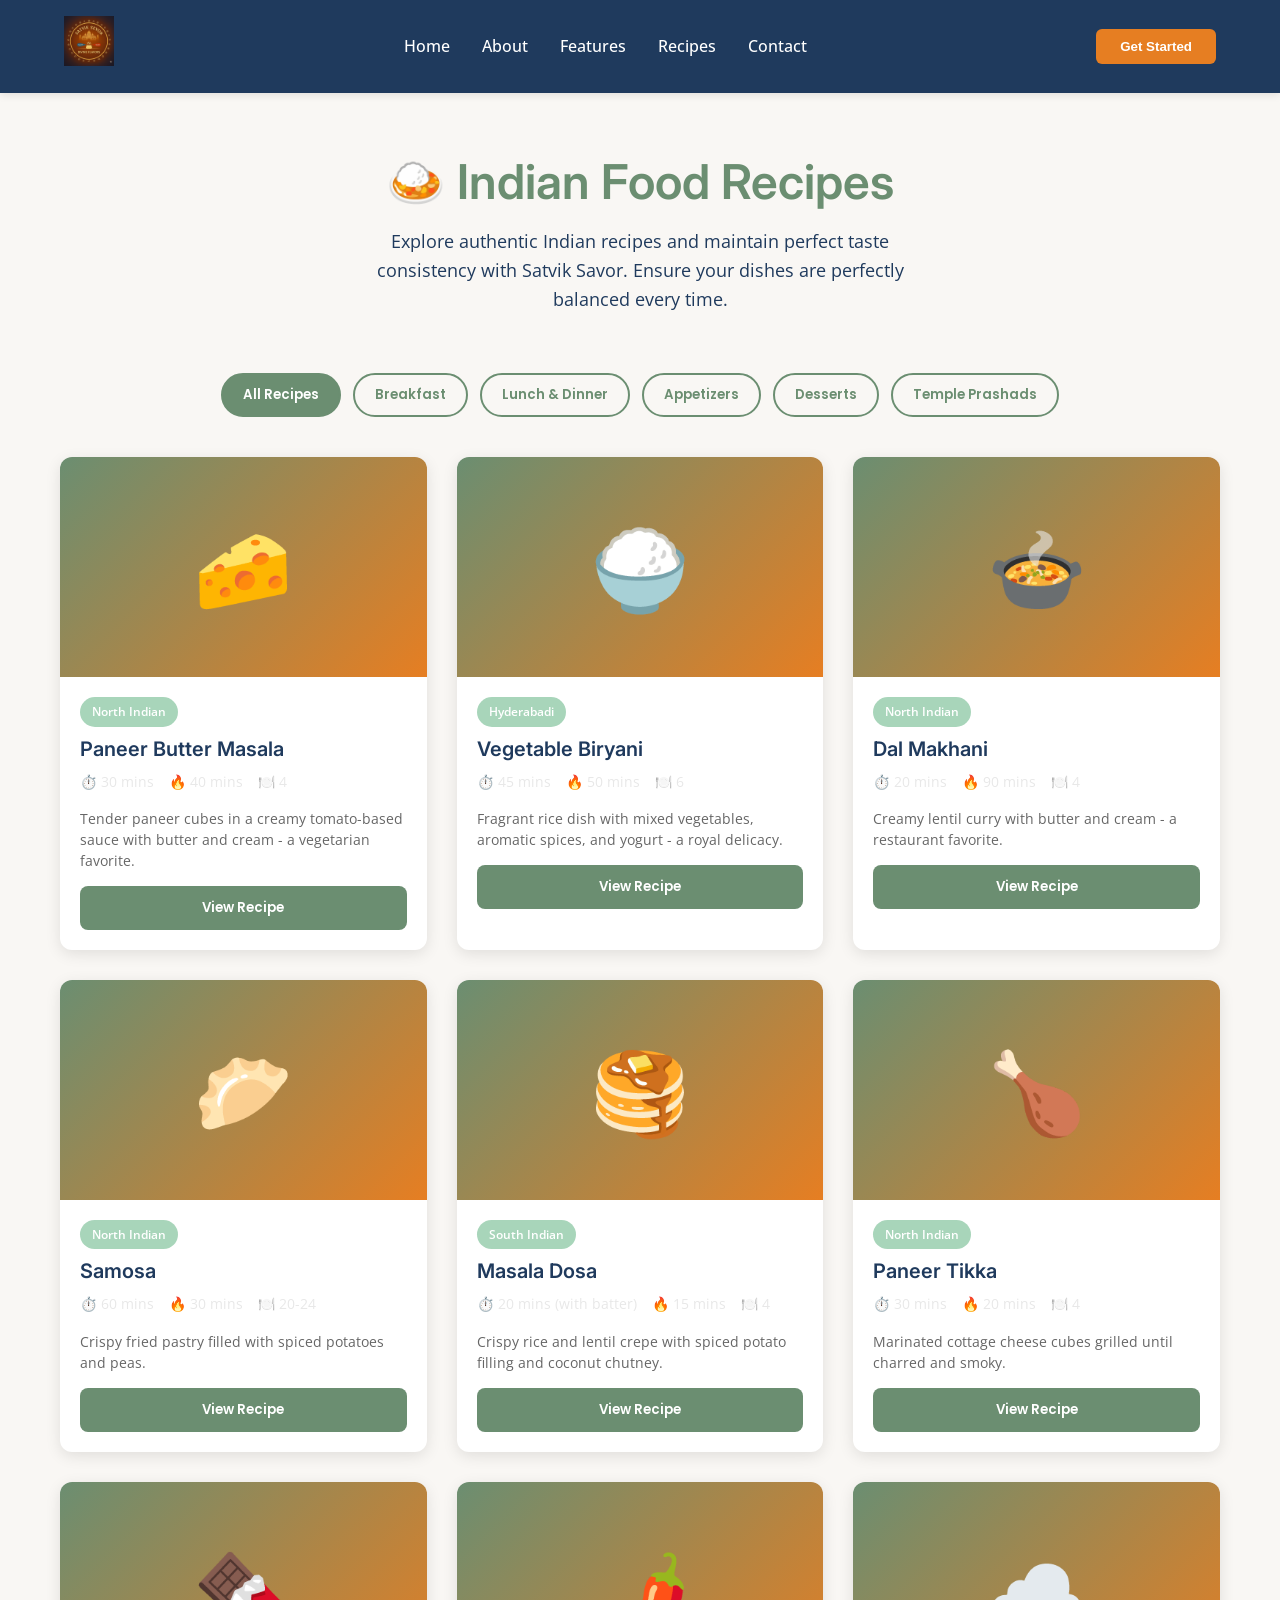
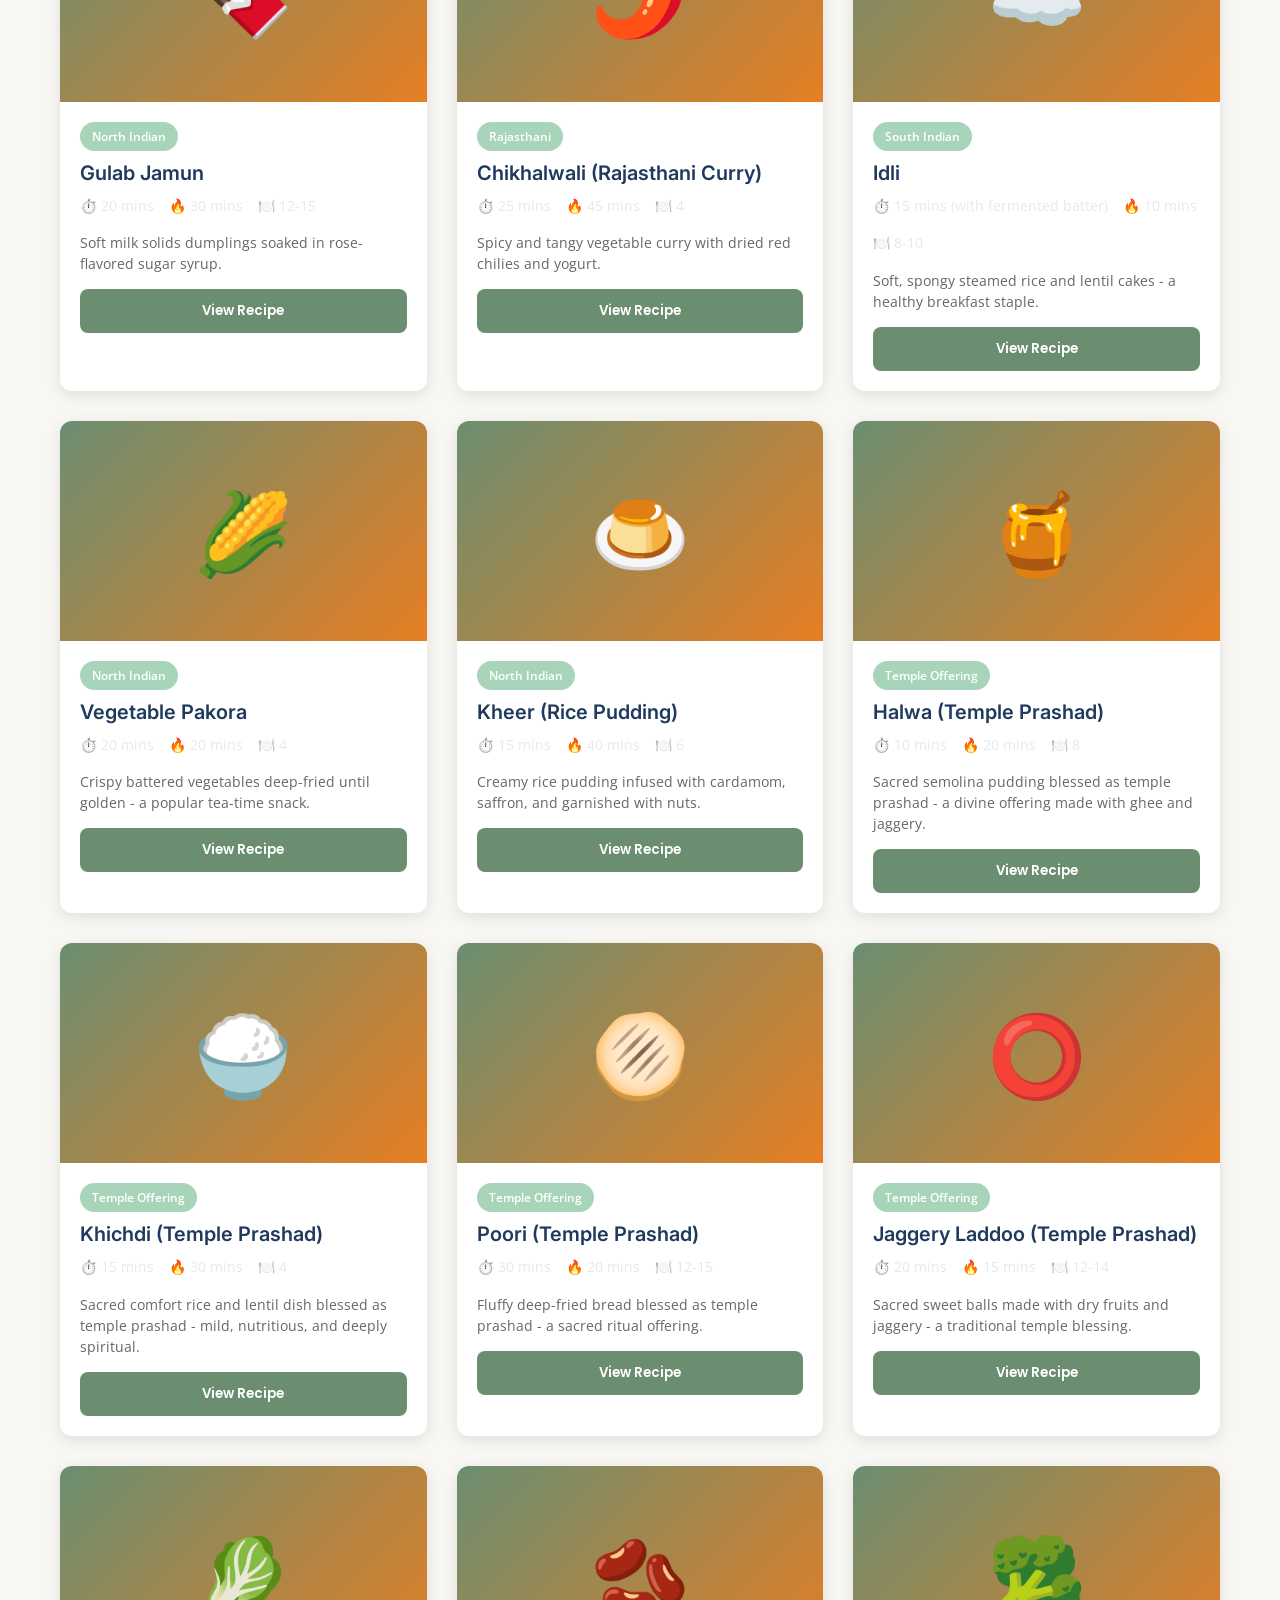
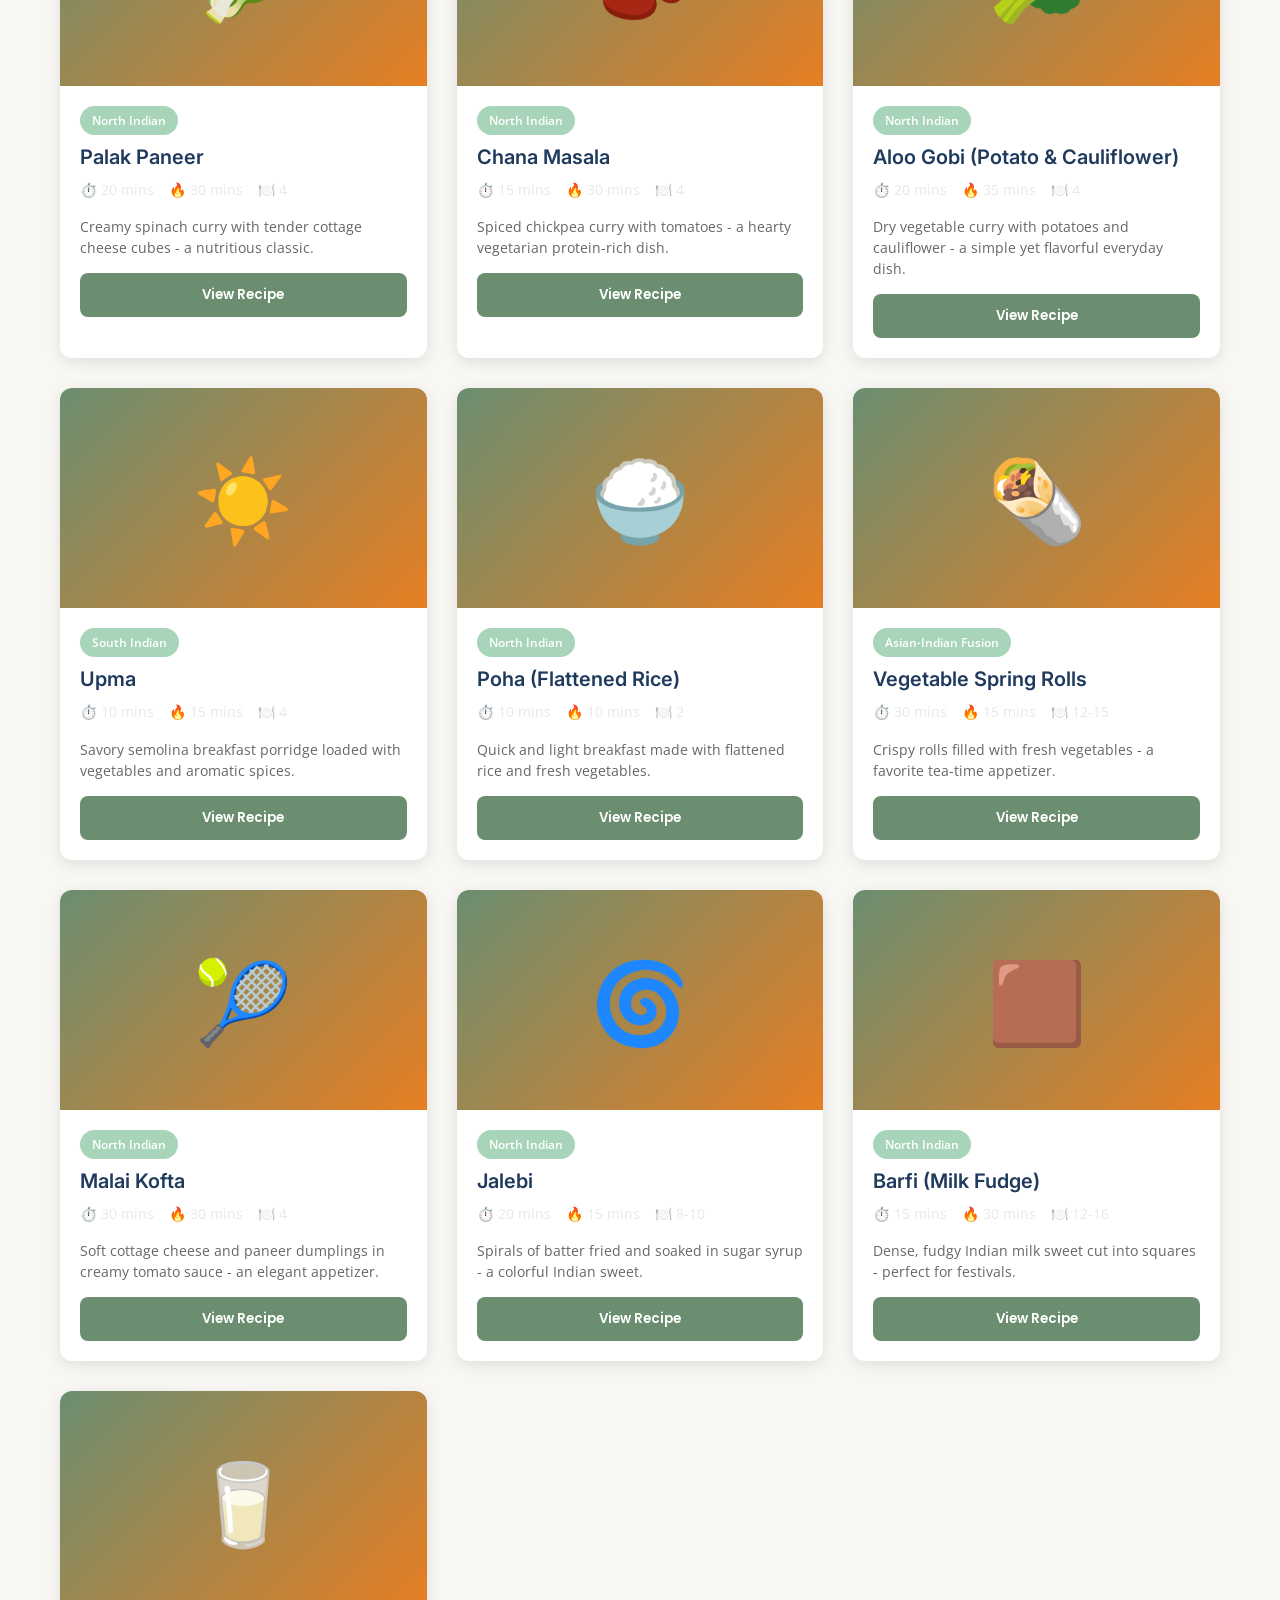
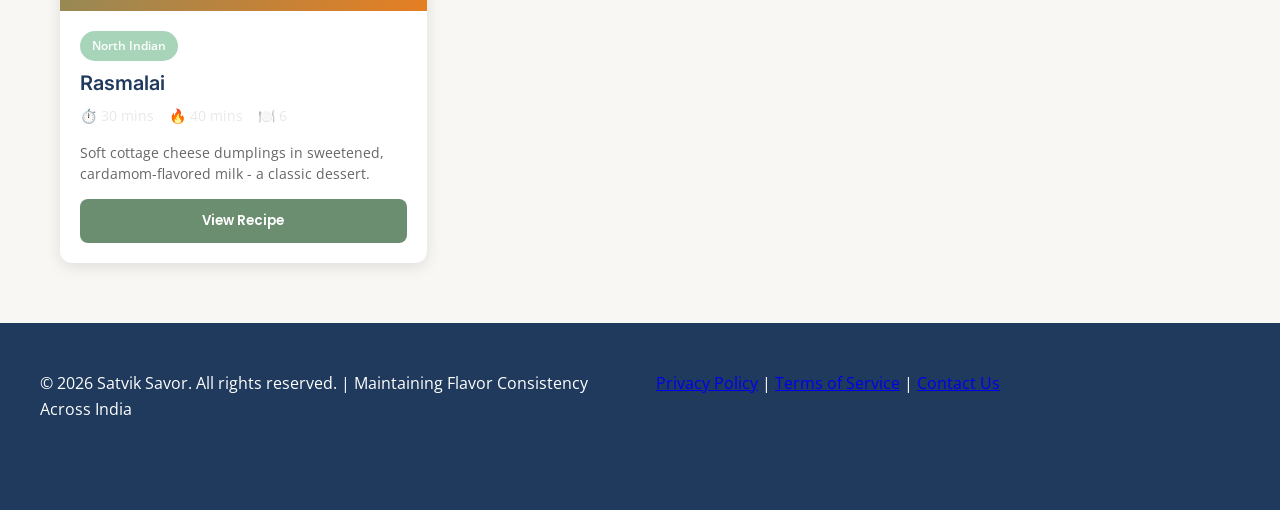
==== commit 450d0ecd: "Remove Paneer Tikka from recipes" ====
--- a/pages/recipes.html
+++ b/pages/recipes.html
@@ -539,44 +539,6 @@
                 tip: "Use Satvik Savor to test the spice profile of the filling before frying. This ensures consistent taste across all samosas in bulk production."
             },
             {
-                id: 5,
-                name: "Paneer Tikka",
-                emoji: "🍗",
-                category: "appetizer",
-                cuisine: "North Indian",
-                prepTime: "30 mins",
-                cookTime: "20 mins",
-                servings: "4",
-                description: "Marinated cottage cheese cubes grilled until charred and smoky.",
-                ingredients: [
-                    "500g paneer, cubed",
-                    "1 cup yogurt",
-                    "3 tbsp oil",
-                    "2 tbsp lemon juice",
-                    "2 tbsp ginger-garlic paste",
-                    "2 green chilies, minced",
-                    "1 tbsp red chili powder",
-                    "1 tsp garam masala",
-                    "1/2 tsp turmeric",
-                    "1/2 tsp cumin powder",
-                    "Salt to taste",
-                    "1 onion, cut into chunks",
-                    "1 capsicum, cut into chunks",
-                    "Fresh coriander"
-                ],
-                instructions: [
-                    "Make marinade with yogurt, oil, lemon juice, and all spices.",
-                    "Add paneer cubes to the marinade and coat well.",
-                    "Refrigerate for at least 30 minutes.",
-                    "Preheat oven to 200°C.",
-                    "Thread marinated paneer, onion, and capsicum on skewers.",
-                    "Place on a greased baking tray and bake for 15-20 minutes.",
-                    "Turn skewers halfway through for even cooking.",
-                    "Serve with green chutney and lemon wedges.",
-                ],
-                tip: "Use Satvik Savor to test the spice and salt levels in the marinade before coating paneer to ensure perfectly seasoned tikka every time."
-            },
-            {
                 id: 6,
                 name: "Masala Dosa",
                 emoji: "🥞",
